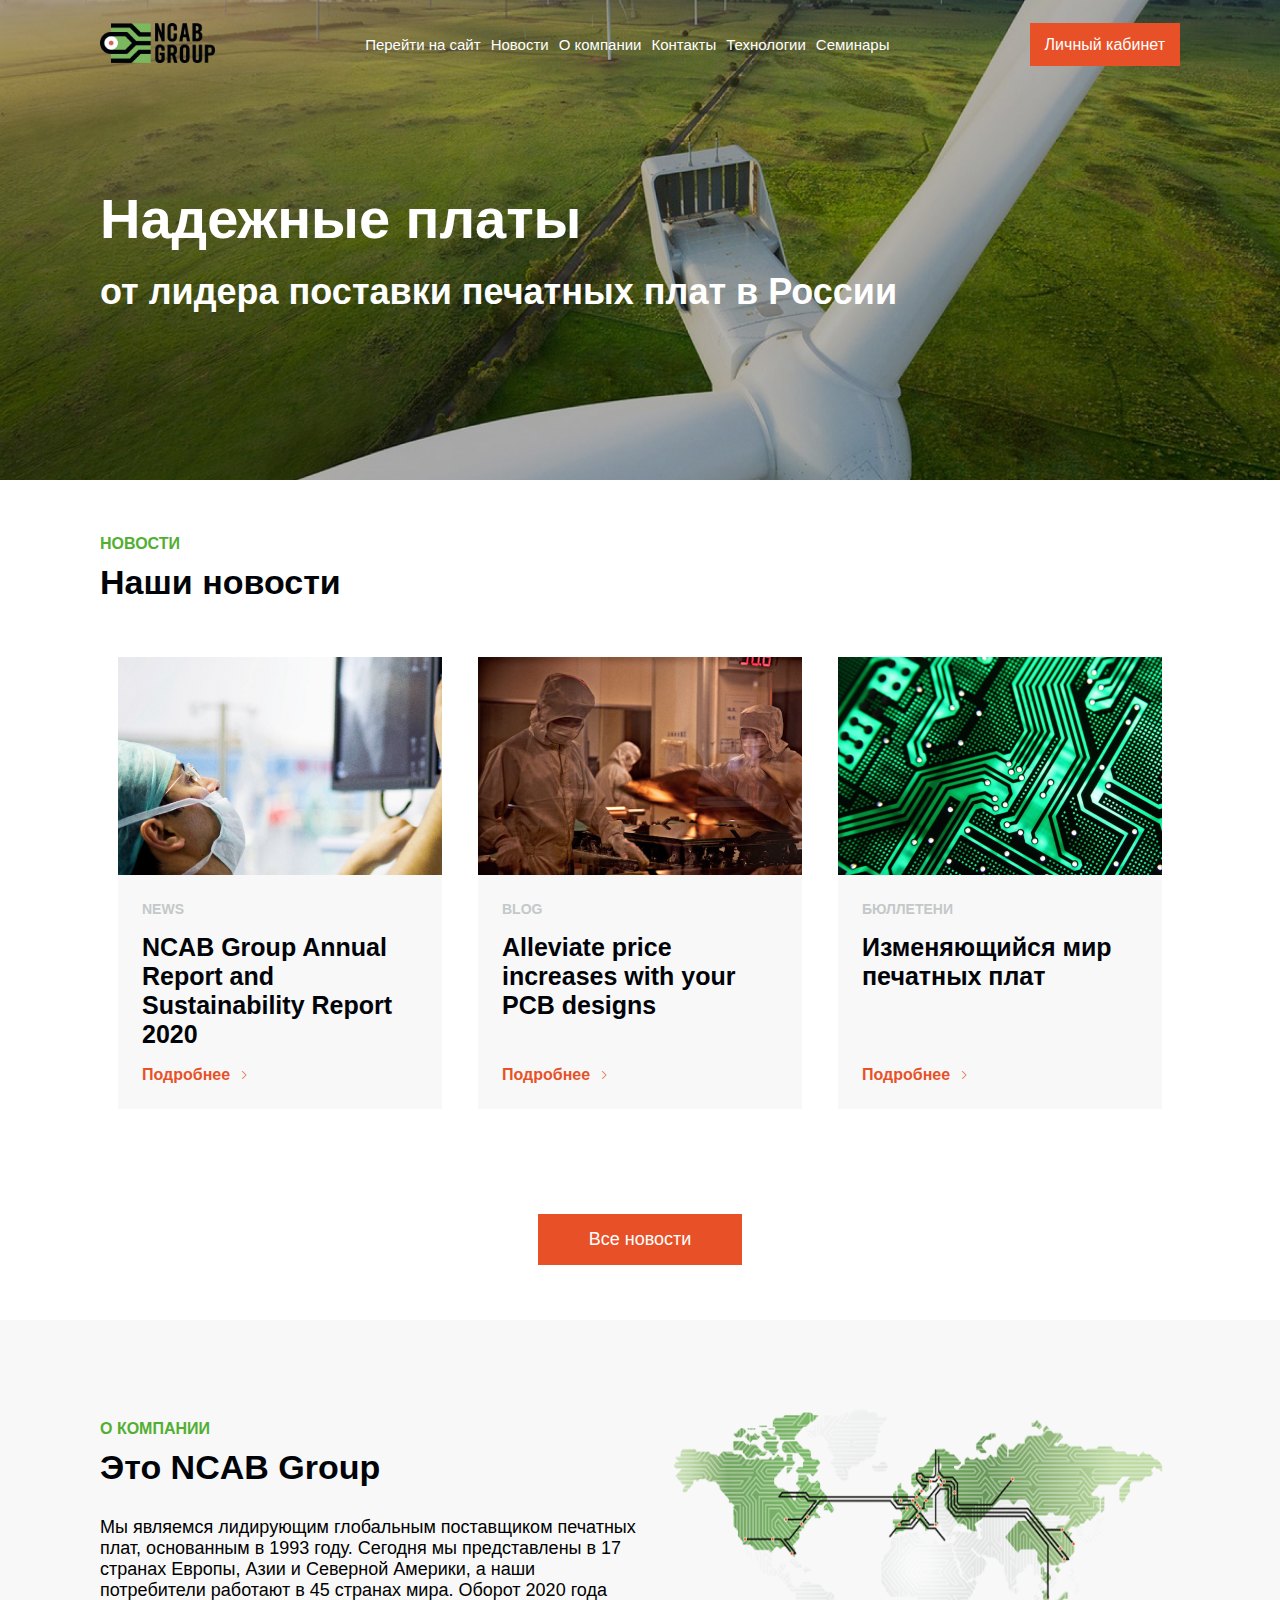
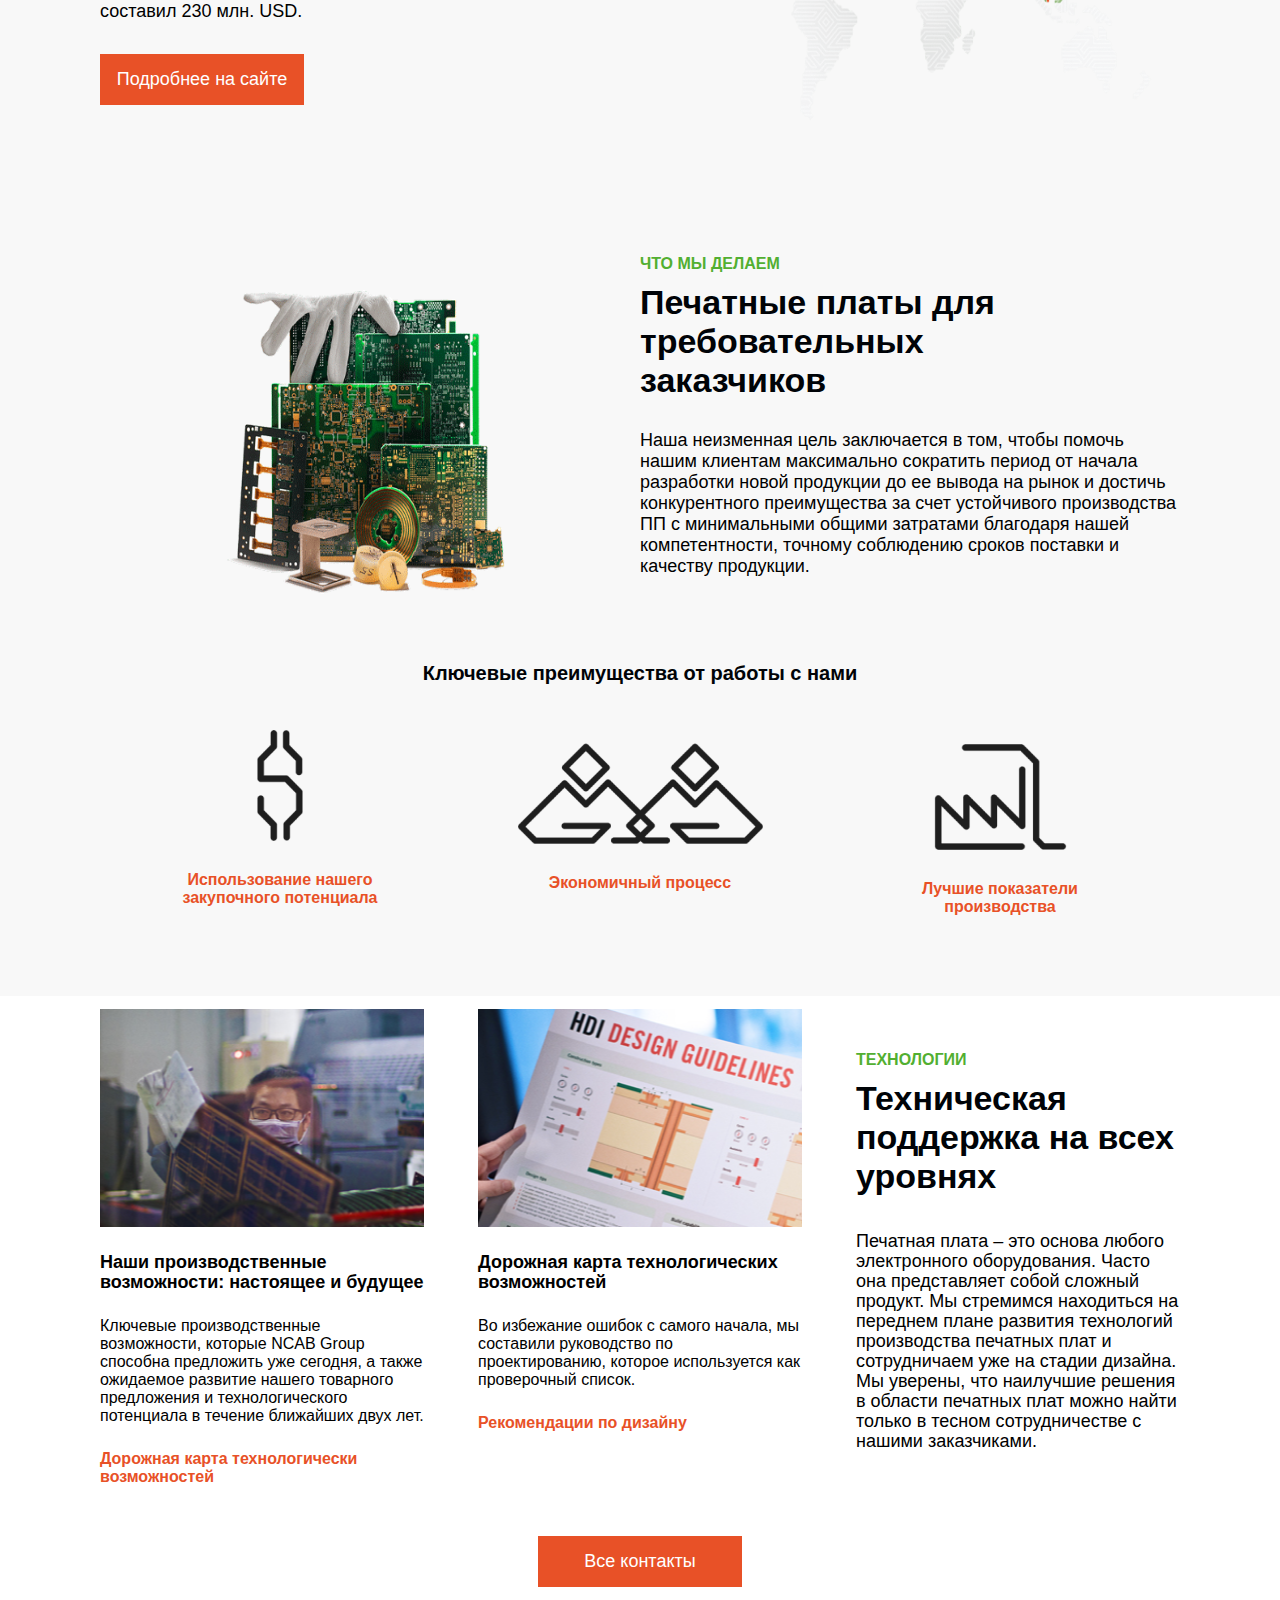
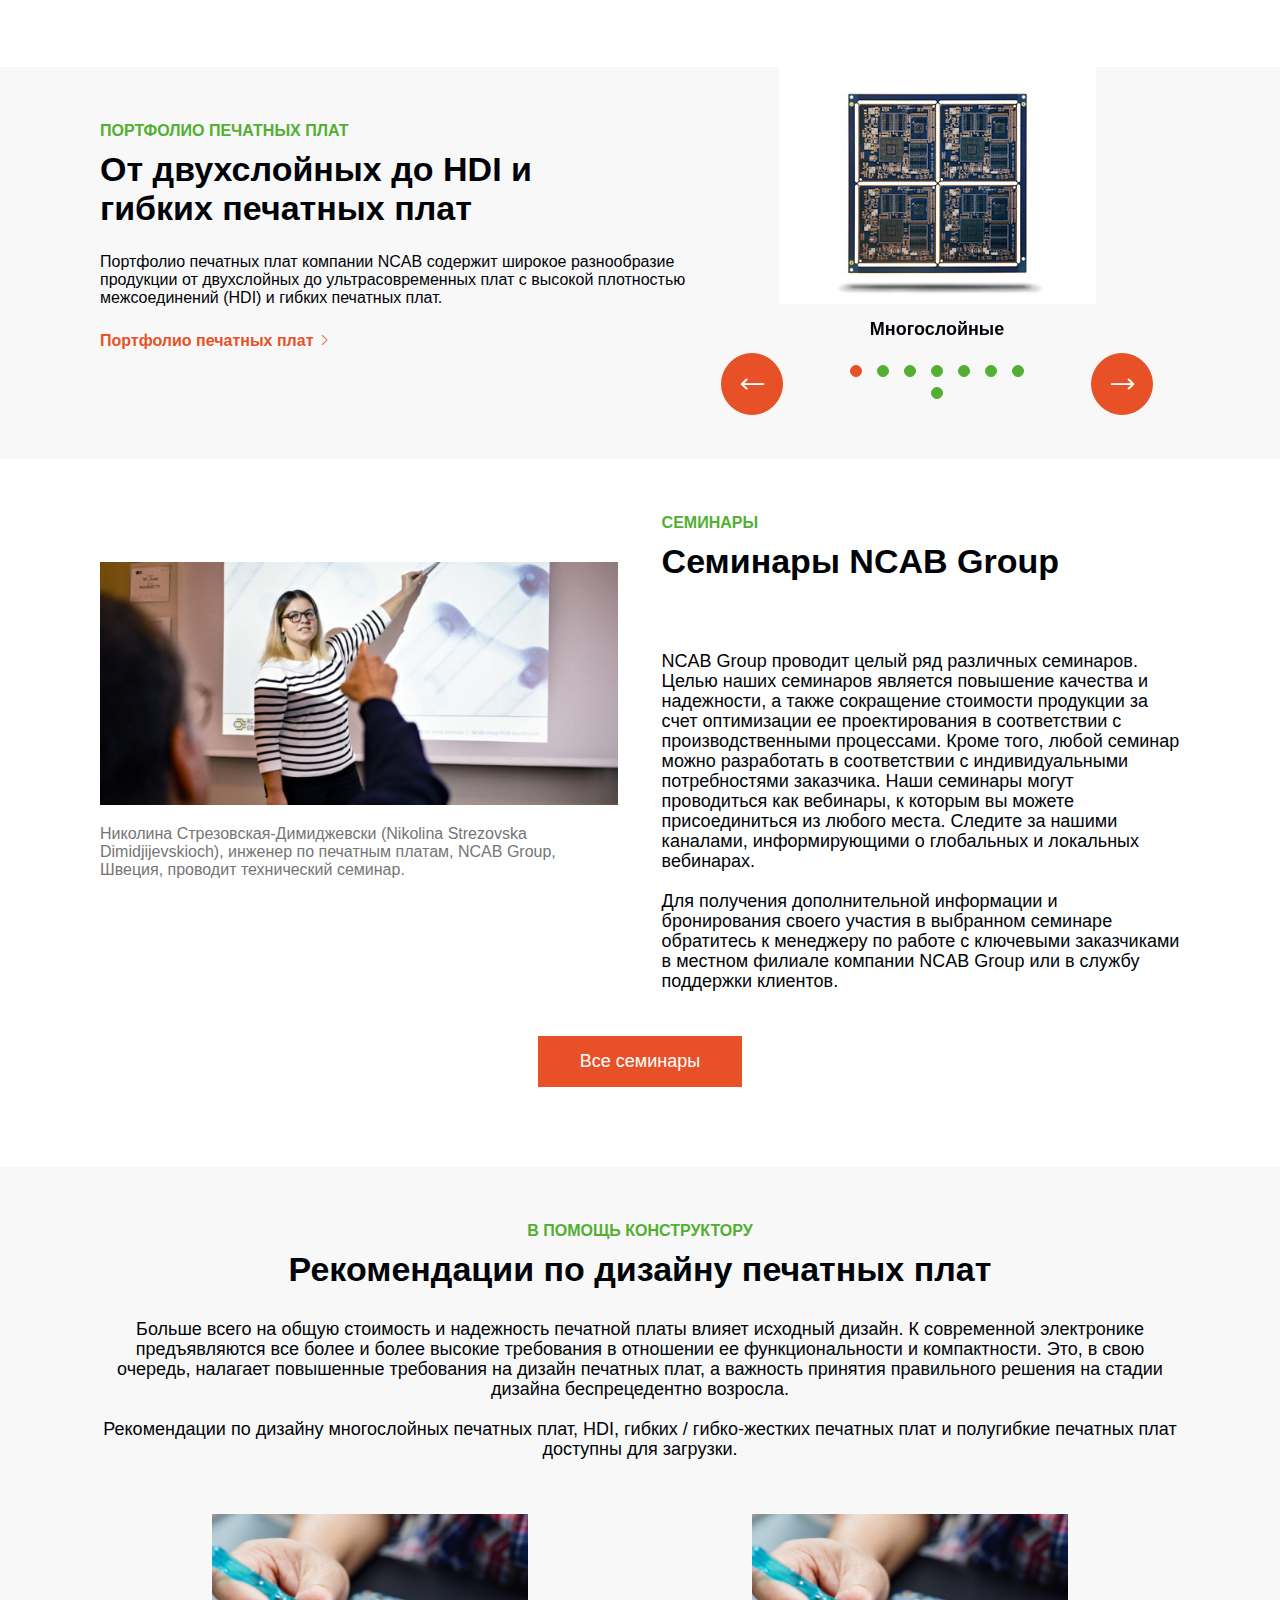
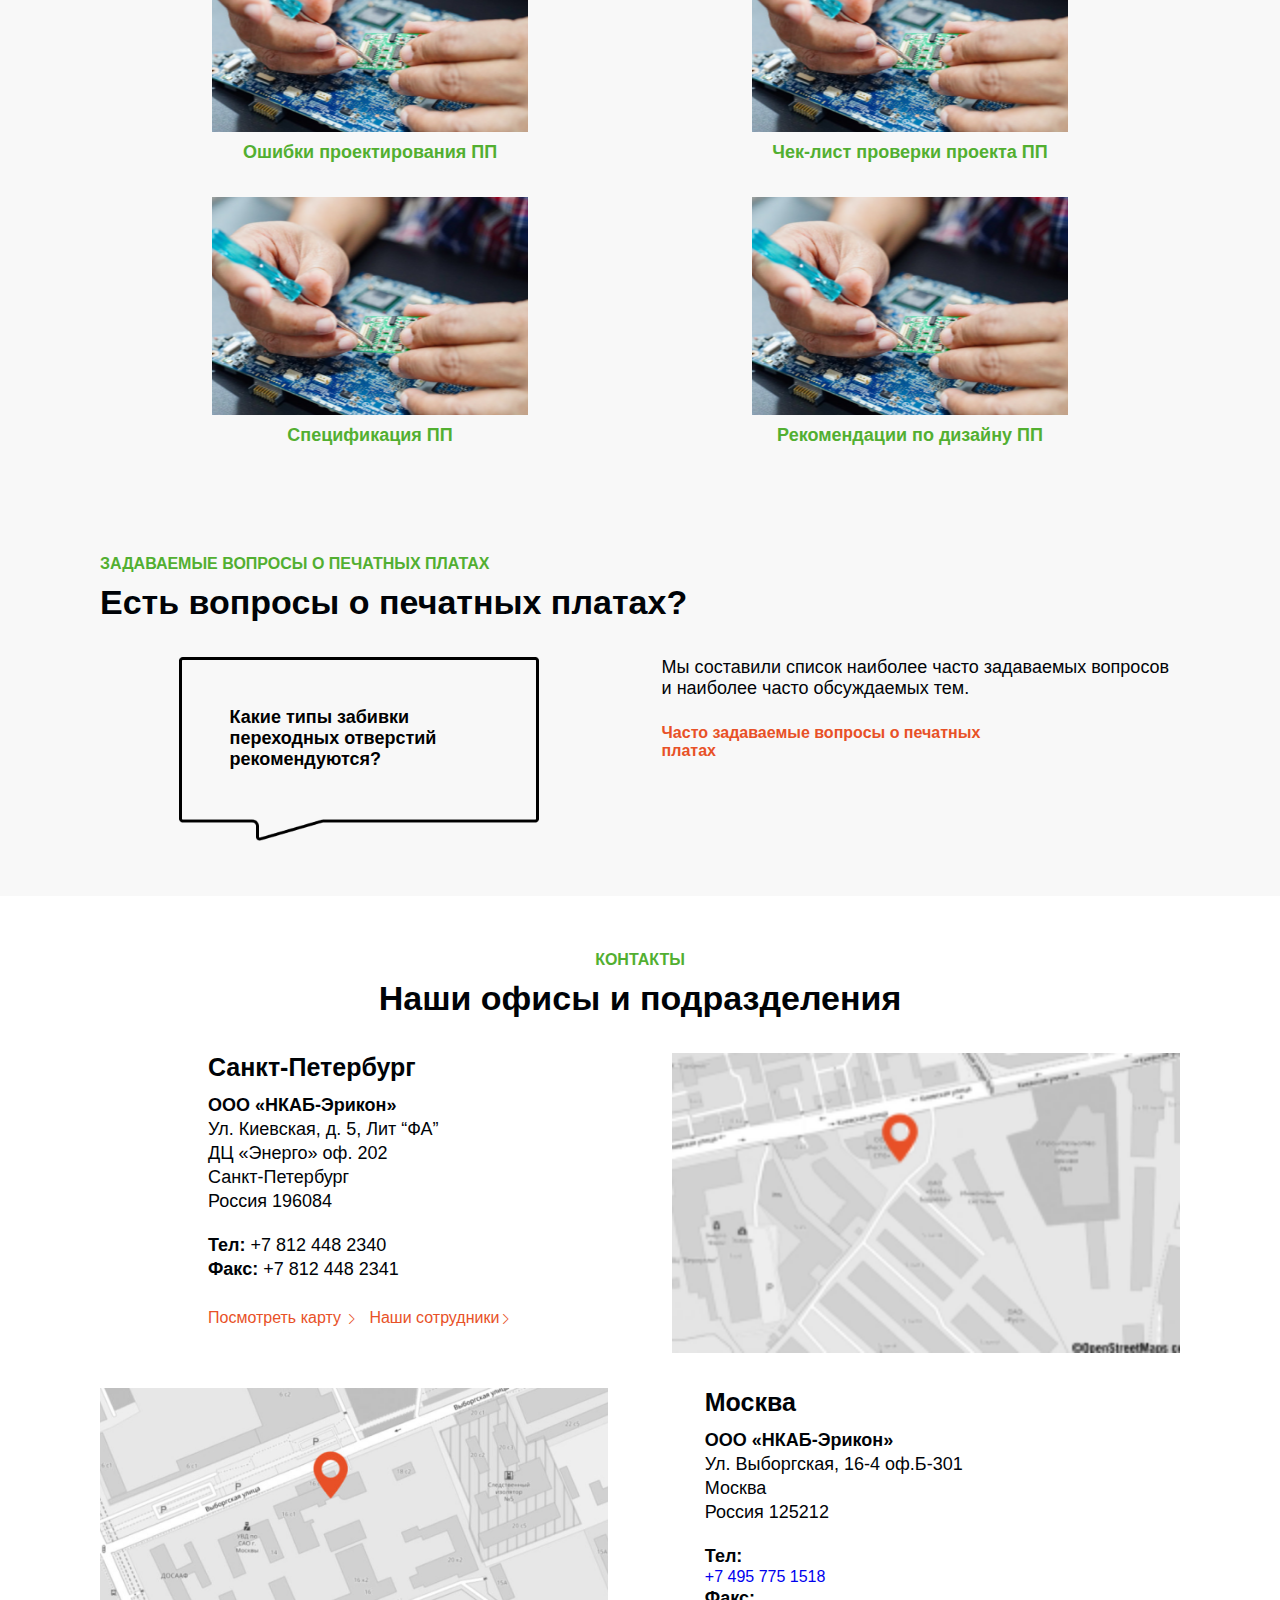
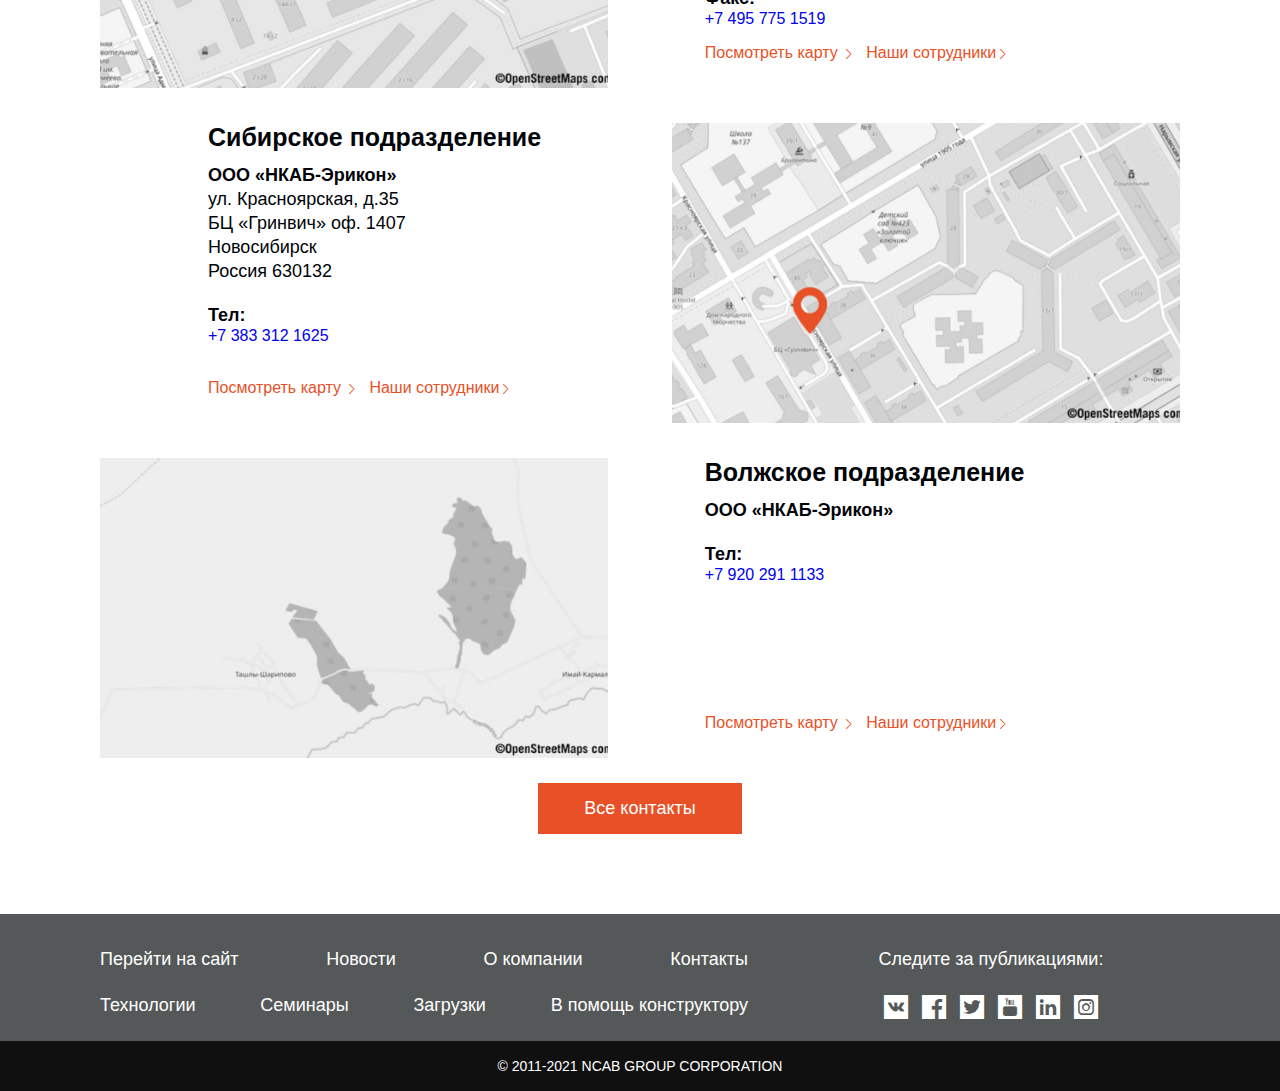
==== markup/index.html @ 7fa575c7 "3.06.2021" ====
<!DOCTYPE html>
<html lang="ru">

<head>
  <meta charset="UTF-8">
  <title>NCAB GROUP</title>
  <meta name="viewport" content="width=device-width, initial-scale=1.0, maximum-scale=1.0">
  <meta name="cmsmagazine" content="5a7189a28fb3dc68238dbdb44c9ea99c">
  <link rel="stylesheet" href="css/style.min.css" data-inprogress="">
  <link rel="stylesheet" href="css/home.min.css" data-inprogress="">
</head>

<body>
  <!-- Header -->
  <header>
    <div class="container">
      <div class="navigation">
        <div class="logo">
          <img src="img/logo.png" alt="">
        </div>
        <nav class="menu">
          <ul>
            <li><a href="https://www.ncabgroup.com/ru/">Перейти на сайт</a></li>
            <li><a href="#news">Новости</a></li>
            <li><a href="#about">О компании</a></li>
            <li><a href="#contat">Контакты</a></li>
            <li><a href="#technology">Технологии</a></li>
            <li><a href="#seminars">Семинары</a></li>
          </ul>
        </nav>

        <div class="mob-menu">
          <ul>
            <li><a href="https://www.ncabgroup.com/ru/">Перейти на сайт</a></li>
            <li><a href="#news">Новости</a></li>
            <li><a href="#about">О компании</a></li>
            <li><a href="#contat">Контакты</a></li>
            <li><a href="#technology">Технологии</a></li>
            <li><a href="#seminars">Семинары</a></li>
            <li><a href="#help-constructor">В помощь конструктору</a></li>
          </ul>
          <div class="btn-personal">
            <a href="http://ncab.ru/auth/?page=%2Fmanager%2F">Личный кабинет</a>
          </div>
        </div>
        <div class="buttons">
          <div class="btn-mob-menu">
            <i class="icon-burger"></i>
          </div>
          <div class="btn-personal">
            <a href="http://ncab.ru/auth/?page=%2Fmanager%2F">Личный кабинет</a>
          </div>
        </div>
      </div>
      <div class="content">
        <h1>Надежные платы</h1>
        <span>от лидера поставки печатных плат в России</span>
      </div>
    </div>
  </header>

   <!-- Основной контент -->
  <main class="wrapper">
    
    <section id="news">
      <div class="container">
        <div class="section-title">
          <span>новости</span>
          <h2>Наши новости</h2>
        </div>
        <div class="news-slider">
          <div class="item">
            <div class="item-img" style="background: url(img/news1.png) no-repeat; background-size: cover"></div>
            <div class="item-content">
              <span>news</span>
              <p>NCAB Group Annual Report and Sustainability Report 2020</p>
              <a href="javascript:void(0)"><span>Подробнее</span> <i class="icon-arrow"></i> </a>
            </div>
          </div>
          <div class="item">
            <div class="item-img" style="background: url(img/news2.png) no-repeat; background-size: cover;"></div>
            <div class="item-content">
              <span>BLOG</span>
              <p>Alleviate price increases with your PCB designs</p>
              <a href="javascript:void(0)"><span>Подробнее</span> <i class="icon-arrow"></i> </a>
            </div>
          </div>
          <div class="item">
            <div class="item-img" style="background: url(img/news3.png) no-repeat; background-size: cover"></div>
            <div class="item-content">
              <span>БЮЛЛЕТЕНИ</span>
              <p>Изменяющийся мир печатных плат</p>
              <a href="javascript:void(0)">
                <span> Подробнее</span> <i class="icon-arrow"></i> </a>
            </div>
          </div>
        </div>
        <div class="slider-nav"></div> 
        <div class="button-all-news">
          <a href="javascript:void(0)">Все новости</a>
        </div>
      </div>
    </section>

    <section id="about" class="grey-bg">
      <div class="container">
        <div class="section-title title-left">
          <span>О КОМПАНИИ</span>
          <h2>Это NCAB Group</h2>
        </div>
        <div class="about-content">
          <img src="img/about.png" alt="">
          <div class="text">
            <p>Мы являемся лидирующим глобальным поставщиком печатных плат, основанным в 1993 году. Сегодня мы представлены в 17 странах Европы, Азии и Северной Америки, а наши потребители работают в 45 странах мира. Оборот 2020 года составил 230 млн. USD.</p>
          </div>
        </div>
        <div class="button-on-site">
          <a href="javascript:void(0)">Подробнее на сайте</a>
        </div>
      </div>
    </section>
    
    <section id="what-we-do" class="grey-bg">
      <div class="container">
        <div class="section-title title-right">
          <span>ЧТО МЫ ДЕЛАЕМ</span>
          <h2>Печатные платы для требовательных заказчиков</h2>
        </div>
        <div class="what-we-do-content">
          <img src="img/what-we-do.png" alt="">
          <div class="text">
            <p>Наша неизменная цель заключается в том, чтобы помочь нашим клиентам максимально сократить период от начала разработки новой продукции до ее вывода на рынок и достичь конкурентного преимущества за счет устойчивого производства ПП с минимальными общими затратами благодаря нашей компетентности, точному соблюдению сроков поставки и качеству продукции.</p>
          </div>
        </div>
        <div class="advantages">
          <div class="advantages-title">
            <h4>Ключевые преимущества от работы с нами</h4>
          </div>
          <div class="advantages-item">
            <img src="img/advantages1.png" alt="">
            <span>Использование нашего закупочного потенциала</span>
          </div>
          <div class="advantages-item">
            <img src="img/advantages2.png" alt="">
            <span>Экономичный процесс</span>
          </div>
          <div class="advantages-item">
            <img src="img/advantages3.png" alt="">
            <span>Лучшие показатели производства</span>
          </div>
        </div>
      </div>
    </section>
    
    <section id="technology">
      <div class="container">
        <div class="section-title">
          <span>ТЕХНОЛОГИИ</span>
          <h2>Техническая поддержка на всех уровнях</h2>
        </div>
        <div class="technology-content">
          <div class="technology-content-item">
            <div class="img" style="background: url(img/technology1.png) no-repeat 50% 50%;background-size: cover;"></div>
            <h4>Наши производственные возможности: настоящее и будущее</h4>
            <p>Ключевые производственные возможности, которые NCAB Group способна предложить уже сегодня, а также ожидаемое развитие нашего товарного предложения и технологического потенциала в течение ближайших двух лет.</p>
            <a href="javascript:void(0)">Дорожная карта технологически возможностей</a>
          </div>
          <div class="technology-content-item">
            <div class="img" style="background: url(img/technology2.png) no-repeat 50% 50%;background-size: cover;"></div>
            <h4>Дорожная карта технологических возможностей</h4>
            <p>Во избежание ошибок с самого начала, мы составили руководство по проектированию, которое используется как проверочный список.</p>
            <a href="javascript:void(0)">Рекомендации по дизайну</a>
          </div>
          <div class="technology-content-text">
            <p>Печатная плата – это основа любого электронного оборудования. Часто она представляет собой сложный продукт. Мы стремимся находиться на переднем плане развития технологий производства печатных плат и сотрудничаем уже на стадии дизайна. Мы уверены, что наилучшие решения в области печатных плат можно найти только в тесном сотрудничестве с нашими заказчиками.</p>
          </div>
          <div class="technology-button">
            <a href="javascript:void(0)">Все контакты</a>
          </div>
        </div>
      </div>
    </section>

    <section id="portfolio" class="grey-bg">
      <div class="container">
        <div class="section-title ">
          <span>ПОРТФОЛИО ПЕЧАТНЫХ ПЛАТ</span>
          <h2>От двухслойных до HDI и гибких печатных плат</h2>
        </div>
        <div class="portfolio-wrapper">
          <div class="portfolio-content">
            <p>Портфолио печатных плат компании NCAB содержит широкое разнообразие продукции от двухслойных до ультрасовременных плат с высокой плотностью межсоединений (HDI) и гибких печатных плат. </p>
            <a href="javascript:void(0)"><span>Портфолио печатных плат</span> <i class="icon-arrow"></i></a>
          </div>
          <div class="portfolio-slider">
            <div class="item">
              <img src="img/portfolio1.jpeg" alt="">
              <h4>Многослойные</h4>
            </div>
            <div class="item">
              <img src="img/portfolio2.jpeg" alt="">
              <h4>HDI</h4>
            </div>
            <div class="item">
              <img src="img/portfolio3.jpeg" alt="">
              <h4>Радиочастотные</h4>
            </div>
            <div class="item">
              <img src="img/portfolio4.jpeg" alt="">
              <h4>IMS</h4>
            </div>
            <div class="item">
              <img src="img/portfolio5.jpeg" alt="">
              <h4>FLEX</h4>
            </div>
            <div class="item">
              <img src="img/portfolio6.jpeg" alt="">
              <h4>Гибко-жесткие</h4>
            </div>
            <div class="item">
              <img src="img/portfolio7.jpeg" alt="">
              <h4>Полугибкие</h4>
            </div>
            <div class="item">
              <img src="img/portfolio8.jpeg" alt="">
              <h4>Двухсторонние</h4>
            </div>
          </div>
          <div class="slider-nav"></div> 
        </div>
      </div>
    </section>

    <section id="seminars">
      <div class="container">
        <div class="section-title">
          <span>Семинары</span>
          <h2>Семинары NCAB Group</h2>
        </div>
        <div class="seminars-content">
          <div class="seminars-content-text">
            <p>NCAB Group проводит целый ряд различных семинаров. Целью наших семинаров является повышение качества и надежности, а также сокращение стоимости продукции за счет оптимизации ее проектирования в соответствии с производственными процессами. Кроме того, любой семинар можно разработать в соответствии с индивидуальными потребностями заказчика. Наши семинары могут проводиться как вебинары, к которым вы можете присоединиться из любого места. Следите за нашими каналами, информирующими о глобальных и локальных вебинарах.</p>
            <p>Для получения дополнительной информации и бронирования своего участия в выбранном семинаре обратитесь к менеджеру по работе с ключевыми заказчиками в местном филиале компании NCAB Group или в службу поддержки клиентов.</p>
          </div>
          <div class="seminars-content-img">
            <div class="img" style="background: url(img/seminars.png) no-repeat 50% 50%;background-size: cover;"></div>
            <p>Николина Стрезовская-Димиджевски (Nikolina Strezovska Dimidjijevskioch), инженер по печатным платам, NCAB Group, Швеция, проводит технический семинар.</p>
          </div>
        </div>
        <div class="seminars-button">
          <a href="javascript:void(0)">Все семинары</a>
        </div>
      </div>
    </section>
    
    <section id="help-constructor" class="grey-bg">
      <div class="container">
        <div class="section-title">
          <span>В ПОМОЩЬ КОНСТРУКТОРУ</span>
          <h2>Рекомендации по дизайну печатных плат</h2>
        </div>
        <div class="help-constructor-content">
          <div class="help-constructor-content-text">
            <p>Больше всего на общую стоимость и надежность печатной платы влияет исходный дизайн. К современной электронике предъявляются все более и более высокие требования в отношении ее функциональности и компактности. Это, в свою очередь, налагает повышенные требования на дизайн печатных плат, а важность принятия правильного решения на стадии дизайна беспрецедентно возросла.</p>
            <p>Рекомендации по дизайну многослойных печатных плат, HDI, гибких / гибко-жестких печатных плат и полугибкие печатных плат доступны для загрузки.</p>
          </div>
          <div class="help-constructor-content-item">
            <div class="img" style="background: url(img/help-constructor.png) no-repeat 50% 50%;background-size: cover;"></div>
            <h4>Ошибки проектирования ПП</h4>
          </div>
          <div class="help-constructor-content-item">
            <div class="img" style="background: url(img/help-constructor.png) no-repeat 50% 50%;background-size: cover;"></div>
            <h4>Чек-лист проверки проекта ПП</h4>
          </div>
          <div class="help-constructor-content-item">
            <div class="img" style="background: url(img/help-constructor.png) no-repeat 50% 50%;background-size: cover;"></div>
            <h4>Спецификация ПП</h4>
          </div>
          <div class="help-constructor-content-item">
            <div class="img" style="background: url(img/help-constructor.png) no-repeat 50% 50%;background-size: cover;"></div>
            <h4>Рекомендации по дизайну ПП</h4>
          </div>
        </div>

      </div>
    </section>
    
    <section id="errors">
      <div class="container">
        <div class="section-title">
          <span>Ошибки проектирования ПП</span>
          <h2>Как избежать распространённых ошибок при проектировании ПП</h2>
        </div>
        <div class="errors-content">
          <div class="img" style="background: url(img/errors.png) no-repeat 50% 50%;background-size: cover;"></div>
          <div class="errors-content-text-with-button">
            <p>Мы разработали руководство, в котором разобрали 13 самых распространённых ошибок, их влияние на ПП и показали, как их избежать.</p>
            <div class="button-download">
              <a href="javascript:void(0)"> <i class="icon-download"></i> Загрузить руководство</a>
            </div>
            <div class="button-showmore">
              <a href="javascript:void(0)">Подробнее</a>
            </div>
          </div>

        </div>
      </div>
    </section>

    <section id="control-list">
      <div class="container">
        <div class="section-title">
          <span>Контрольный список для проверки проекта печатной платы</span>
          <h2>Вскрытие паяльной маски больше контактной площадки?</h2>
        </div>
        <div class="control-list-content">
          <div class="img" style="background: url(img/control-list.png) no-repeat 50% 50%;background-size: cover;"></div>
          <div class="control-list-content-text-with-button">
            <p>Используйте наш контрольный список перед запуском плат в производство, чтобы избежать критических ошибок и их последствий.</p>
            <div class="button-download">
              <a href="javascript:void(0)"> <i class="icon-download"></i> Загрузить руководство</a>
            </div>
            <div class="button-showmore">
              <a href="javascript:void(0)">Подробнее</a>
            </div>
          </div>
        </div>
      </div>
      
    </section>

    <section id="famous-characteristics">
      <div class="container">
        <div class="section-title">
          <span>Контрольный список для проверки проекта печатной платы</span>
          <h2>Вскрытие паяльной маски больше контактной площадки?</h2>
        </div>
        <div class="famous-characteristics-content">
          <div class="img" style="background: url(img/famous-characteristics.png) no-repeat 50% 50%;background-size: cover;"></div>
          <div class="famous-characteristics-content-text-with-button">
            <p>На первый взгляд, печатные платы мало отличаются по внешнему виду, независимо от присущего им качества. Но при внимательном изучении мы обнаруживаем различия, играющие важнейшую роль в их долговечности и функциональных показателях в течение всего срока службы.</p>
            <div class="button-download">
              <a href="javascript:void(0)"> <i class="icon-download"></i> Загрузить руководство</a>
            </div>
            <div class="button-showmore">
              <a href="javascript:void(0)">Подробнее</a>
            </div>
          </div>
        </div>
      </div>
      
    </section>

    <section id="faq" class="grey-bg">
      <div class="container">
        <div class="section-title">
          <span>задаваемые вопросы о печатных платах</span>
          <h2>Есть вопросы о печатных платах?</h2>
        </div>
        <div class="faq-content">
          <div class="faq-content-img">
            <div class="img-with-text" style="background: url(img/faq.png) no-repeat 50% 50%;background-size: cover;">
              <p>Какие типы забивки переходных отверстий рекомендуются?</p>
            </div>
            <div class="faq-content-text">
              <p>Мы составили список наиболее часто задаваемых вопросов и наиболее часто обсуждаемых тем.</p>
              <a href="javascript:void(0)">Часто задаваемые вопросы о печатных платах</a>
            </div>
          </div>
        </div>
      </div>
    </section>

    <section id="contact">
      <div class="container">
        <div class="section-title">
          <span>КОНТАКТЫ</span>
          <h2>Наши офисы и подразделения</h2>
        </div>
        <div class="contact-content">
          <div class="contact-content-img">
            <h4>Санкт-Петербург</h4>
            <div class="img" style="background: url(img/contact.png) no-repeat 50% 50%;background-size: cover;"></div>
          </div>
          <div class="contact-content-text">
            <div class="adress">
              <h4>ООО «НКАБ-Эрикон»</h4>
              <p>Ул. Киевская, д. 5, Лит “ФА”</p>
              <p>ДЦ «Энерго» оф. 202</p>
              <p>Санкт-Петербург</p>
              <p>Россия 196084</p>
            </div>
            <div class="tel">
              <span>Тел: <a href="tel:+7 812 448 2340">+7 812 448 2340</a> </span>
              <span>Факс: <a href="tel:+7 812 448 2341">+7 812 448 2341</a></span>
            </div>
          </div>
          <div class="link">
            <a href="javascript:void(0)">Посмотреть карту <i class="icon-arrow"></i></a>
            <a class="accordion" href="javascript:void(0)">Наши сотрудники<i class="icon-arrow"></i></a>
          </div>
          <div class="command">
            <div class="section-title">
              <h2>Познакомьтесь с командой Санкт-Петербурга</h2>
            </div>
            <div class="command-content">
              <div class="command-slider">
                <div class="item">
                  <div class="img" style="background: url(img/photo.png) no-repeat 50% 50%;background-size: cover;"></div>
                  <h5>Владимир Макаров</h5>
                  <span>УПРАВЛЯЮЩИЙ</span>
                  <div class="tel">
                    <a href="tel:+7 812 448 2340">Прямой  +7 812 448 2340 (доб.130)</a>
                    <a href="tel:+7 921 933 5512 ">Мобильный: +7 921 933 5512</a>
                  </div>
                  <a href="mailto:markov@ncab.ru">markov@ncab.ru</a>
                </div>
                <div class="item">
                  <div class="img" style="background: url(img/photo.png) no-repeat 50% 50%;background-size: cover;"></div>
                  <h5>Владимир Макаров</h5>
                  <span>УПРАВЛЯЮЩИЙ</span>
                  <div class="tel">
                    <a href="tel:+7 812 448 2340">Прямой  +7 812 448 2340 (доб.130)</a>
                    <a href="tel:+7 921 933 5512 ">Мобильный: +7 921 933 5512</a>
                  </div>
                  <a href="mailto:markov@ncab.ru">markov@ncab.ru</a>
                </div>
                <div class="item">
                  <div class="img" style="background: url(img/photo.png) no-repeat 50% 50%;background-size: cover;"></div>
                  <h5>Владимир Макаров</h5>
                  <span>УПРАВЛЯЮЩИЙ</span>
                  <div class="tel">
                    <a href="tel:+7 812 448 2340">Прямой  +7 812 448 2340 (доб.130)</a>
                    <a href="tel:+7 921 933 5512 ">Мобильный: +7 921 933 5512</a>
                  </div>
                  <a href="mailto:markov@ncab.ru">markov@ncab.ru</a>
                </div>
                <div class="item">
                  <div class="img" style="background: url(img/photo.png) no-repeat 50% 50%;background-size: cover;"></div>
                  <h5>Владимир Макаров</h5>
                  <span>УПРАВЛЯЮЩИЙ</span>
                  <div class="tel">
                    <a href="tel:+7 812 448 2340">Прямой  +7 812 448 2340 (доб.130)</a>
                    <a href="tel:+7 921 933 5512 ">Мобильный: +7 921 933 5512</a>
                  </div>
                  <a href="mailto:markov@ncab.ru">markov@ncab.ru</a>
                </div>
                <div class="item">
                  <div class="img" style="background: url(img/photo.png) no-repeat 50% 50%;background-size: cover;"></div>
                  <h5>Владимир Макаров</h5>
                  <span>УПРАВЛЯЮЩИЙ</span>
                  <div class="tel">
                    <a href="tel:+7 812 448 2340">Прямой  +7 812 448 2340 (доб.130)</a>
                    <a href="tel:+7 921 933 5512 ">Мобильный: +7 921 933 5512</a>
                  </div>
                  <a href="mailto:markov@ncab.ru">markov@ncab.ru</a>
                </div>
                <div class="item">
                  <div class="img" style="background: url(img/photo.png) no-repeat 50% 50%;background-size: cover;"></div>
                  <h5>Владимир Макаров</h5>
                  <span>УПРАВЛЯЮЩИЙ</span>
                  <div class="tel">
                    <a href="tel:+7 812 448 2340">Прямой  +7 812 448 2340 (доб.130)</a>
                    <a href="tel:+7 921 933 5512 ">Мобильный: +7 921 933 5512</a>
                  </div>
                  <a href="mailto:markov@ncab.ru">markov@ncab.ru</a>
                </div>
                <div class="item">
                  <div class="img" style="background: url(img/photo.png) no-repeat 50% 50%;background-size: cover;"></div>
                  <h5>Владимир Макаров</h5>
                  <span>УПРАВЛЯЮЩИЙ</span>
                  <div class="tel">
                    <a href="tel:+7 812 448 2340">Прямой  +7 812 448 2340 (доб.130)</a>
                    <a href="tel:+7 921 933 5512 ">Мобильный: +7 921 933 5512</a>
                  </div>
                  <a href="mailto:markov@ncab.ru">markov@ncab.ru</a>
                </div>
              </div>
              <div class="slider-nav"></div>
            </div>
          </div>
        </div>
        
        <div class="contact-content">
          <div class="contact-content-img">
            <h4>Москва</h4>
            <div class="img" style="background: url(img/contact2.png) no-repeat 50% 50%;background-size: cover;"></div>
          </div>
          <div class="contact-content-text">
            <div class="adress">
              <h4>ООО «НКАБ-Эрикон»</h4>
              <p>Ул. Выборгская, 16-4 оф.Б-301</p>
              <p>Москва</p>
              <p>Россия 125212</p>
            </div>
            <div class="tel">
              <span>Тел:</span><a href="tel:+7 495 775 1518">+7 495 775 1518</a>
              <span>Факс:</span><a href="tel:+7 495 775 1519">+7 495 775 1519</a>
            </div>
          </div>
          <div class="link">
            <a href="javascript:void(0)">Посмотреть карту <i class="icon-arrow"></i></a>
            <a class="accordion" href="javascript:void(0)">Наши сотрудники<i class="icon-arrow"></i></a>
          </div>
          <div class="command">
            <div class="section-title">
              <h2>Познакомьтесь с командой Санкт-Петербурга</h2>
            </div>
            <div class="command-content">
              <div class="command-slider">
                <div class="item">
                  <div class="img" style="background: url(img/photo.png) no-repeat 50% 50%;background-size: cover;"></div>
                  <h5>Владимир Макаров</h5>
                  <span>УПРАВЛЯЮЩИЙ</span>
                  <div class="tel">
                    <a href="tel:+7 812 448 2340">Прямой  +7 812 448 2340 (доб.130)</a>
                    <a href="tel:+7 921 933 5512 ">Мобильный: +7 921 933 5512</a>
                  </div>
                  <a href="mailto:markov@ncab.ru">markov@ncab.ru</a>
                </div>
                <div class="item">
                  <div class="img" style="background: url(img/photo.png) no-repeat 50% 50%;background-size: cover;"></div>
                  <h5>Владимир Макаров</h5>
                  <span>УПРАВЛЯЮЩИЙ</span>
                  <div class="tel">
                    <a href="tel:+7 812 448 2340">Прямой  +7 812 448 2340 (доб.130)</a>
                    <a href="tel:+7 921 933 5512 ">Мобильный: +7 921 933 5512</a>
                  </div>
                  <a href="mailto:markov@ncab.ru">markov@ncab.ru</a>
                </div>
                <div class="item">
                  <div class="img" style="background: url(img/photo.png) no-repeat 50% 50%;background-size: cover;"></div>
                  <h5>Владимир Макаров</h5>
                  <span>УПРАВЛЯЮЩИЙ</span>
                  <div class="tel">
                    <a href="tel:+7 812 448 2340">Прямой  +7 812 448 2340 (доб.130)</a>
                    <a href="tel:+7 921 933 5512 ">Мобильный: +7 921 933 5512</a>
                  </div>
                  <a href="mailto:markov@ncab.ru">markov@ncab.ru</a>
                </div>
                <div class="item">
                  <div class="img" style="background: url(img/photo.png) no-repeat 50% 50%;background-size: cover;"></div>
                  <h5>Владимир Макаров</h5>
                  <span>УПРАВЛЯЮЩИЙ</span>
                  <div class="tel">
                    <a href="tel:+7 812 448 2340">Прямой  +7 812 448 2340 (доб.130)</a>
                    <a href="tel:+7 921 933 5512 ">Мобильный: +7 921 933 5512</a>
                  </div>
                  <a href="mailto:markov@ncab.ru">markov@ncab.ru</a>
                </div>
                <div class="item">
                  <div class="img" style="background: url(img/photo.png) no-repeat 50% 50%;background-size: cover;"></div>
                  <h5>Владимир Макаров</h5>
                  <span>УПРАВЛЯЮЩИЙ</span>
                  <div class="tel">
                    <a href="tel:+7 812 448 2340">Прямой  +7 812 448 2340 (доб.130)</a>
                    <a href="tel:+7 921 933 5512 ">Мобильный: +7 921 933 5512</a>
                  </div>
                  <a href="mailto:markov@ncab.ru">markov@ncab.ru</a>
                </div>
                <div class="item">
                  <div class="img" style="background: url(img/photo.png) no-repeat 50% 50%;background-size: cover;"></div>
                  <h5>Владимир Макаров</h5>
                  <span>УПРАВЛЯЮЩИЙ</span>
                  <div class="tel">
                    <a href="tel:+7 812 448 2340">Прямой  +7 812 448 2340 (доб.130)</a>
                    <a href="tel:+7 921 933 5512 ">Мобильный: +7 921 933 5512</a>
                  </div>
                  <a href="mailto:markov@ncab.ru">markov@ncab.ru</a>
                </div>
                <div class="item">
                  <div class="img" style="background: url(img/photo.png) no-repeat 50% 50%;background-size: cover;"></div>
                  <h5>Владимир Макаров</h5>
                  <span>УПРАВЛЯЮЩИЙ</span>
                  <div class="tel">
                    <a href="tel:+7 812 448 2340">Прямой  +7 812 448 2340 (доб.130)</a>
                    <a href="tel:+7 921 933 5512 ">Мобильный: +7 921 933 5512</a>
                  </div>
                  <a href="mailto:markov@ncab.ru">markov@ncab.ru</a>
                </div>
              </div>
              <div class="slider-nav"></div>
            </div>
          </div>
        </div>
        
        <div class="contact-content">
          <div class="contact-content-img">
            <h4>Сибирское подразделение</h4>
            <div class="img" style="background: url(img/contact3.png) no-repeat 50% 50%;background-size: cover;"></div>
          </div>
          <div class="contact-content-text">
            <div class="adress">
              <h4>ООО «НКАБ-Эрикон»</h4>
              <p>ул. Красноярская, д.35</p>
              <p>БЦ «Гринвич» оф. 1407</p>
              <p>Hовосибирск</p>
              <p>Россия 630132</p>
            </div>
            <div class="tel">
              <span>Тел:</span><a href="tel:+7 383 312 1625 ">+7 383 312 1625 </a>
            </div>
          </div>    
          <div class="link">
            <a href="javascript:void(0)">Посмотреть карту <i class="icon-arrow"></i></a>
            <a class="accordion" href="javascript:void(0)">Наши сотрудники<i class="icon-arrow"></i></a>
          </div>
          <div class="command">
            <div class="section-title">
              <h2>Познакомьтесь с командой Санкт-Петербурга</h2>
            </div>
            <div class="command-content">
              <div class="command-slider">
                <div class="item">
                  <div class="img" style="background: url(img/photo.png) no-repeat 50% 50%;background-size: cover;"></div>
                  <h5>Владимир Макаров</h5>
                  <span>УПРАВЛЯЮЩИЙ</span>
                  <div class="tel">
                    <a href="tel:+7 812 448 2340">Прямой  +7 812 448 2340 (доб.130)</a>
                    <a href="tel:+7 921 933 5512 ">Мобильный: +7 921 933 5512</a>
                  </div>
                  <a href="mailto:markov@ncab.ru">markov@ncab.ru</a>
                </div>
                <div class="item">
                  <div class="img" style="background: url(img/photo.png) no-repeat 50% 50%;background-size: cover;"></div>
                  <h5>Владимир Макаров</h5>
                  <span>УПРАВЛЯЮЩИЙ</span>
                  <div class="tel">
                    <a href="tel:+7 812 448 2340">Прямой  +7 812 448 2340 (доб.130)</a>
                    <a href="tel:+7 921 933 5512 ">Мобильный: +7 921 933 5512</a>
                  </div>
                  <a href="mailto:markov@ncab.ru">markov@ncab.ru</a>
                </div>
                <div class="item">
                  <div class="img" style="background: url(img/photo.png) no-repeat 50% 50%;background-size: cover;"></div>
                  <h5>Владимир Макаров</h5>
                  <span>УПРАВЛЯЮЩИЙ</span>
                  <div class="tel">
                    <a href="tel:+7 812 448 2340">Прямой  +7 812 448 2340 (доб.130)</a>
                    <a href="tel:+7 921 933 5512 ">Мобильный: +7 921 933 5512</a>
                  </div>
                  <a href="mailto:markov@ncab.ru">markov@ncab.ru</a>
                </div>
                <div class="item">
                  <div class="img" style="background: url(img/photo.png) no-repeat 50% 50%;background-size: cover;"></div>
                  <h5>Владимир Макаров</h5>
                  <span>УПРАВЛЯЮЩИЙ</span>
                  <div class="tel">
                    <a href="tel:+7 812 448 2340">Прямой  +7 812 448 2340 (доб.130)</a>
                    <a href="tel:+7 921 933 5512 ">Мобильный: +7 921 933 5512</a>
                  </div>
                  <a href="mailto:markov@ncab.ru">markov@ncab.ru</a>
                </div>
                <div class="item">
                  <div class="img" style="background: url(img/photo.png) no-repeat 50% 50%;background-size: cover;"></div>
                  <h5>Владимир Макаров</h5>
                  <span>УПРАВЛЯЮЩИЙ</span>
                  <div class="tel">
                    <a href="tel:+7 812 448 2340">Прямой  +7 812 448 2340 (доб.130)</a>
                    <a href="tel:+7 921 933 5512 ">Мобильный: +7 921 933 5512</a>
                  </div>
                  <a href="mailto:markov@ncab.ru">markov@ncab.ru</a>
                </div>
                <div class="item">
                  <div class="img" style="background: url(img/photo.png) no-repeat 50% 50%;background-size: cover;"></div>
                  <h5>Владимир Макаров</h5>
                  <span>УПРАВЛЯЮЩИЙ</span>
                  <div class="tel">
                    <a href="tel:+7 812 448 2340">Прямой  +7 812 448 2340 (доб.130)</a>
                    <a href="tel:+7 921 933 5512 ">Мобильный: +7 921 933 5512</a>
                  </div>
                  <a href="mailto:markov@ncab.ru">markov@ncab.ru</a>
                </div>
                <div class="item">
                  <div class="img" style="background: url(img/photo.png) no-repeat 50% 50%;background-size: cover;"></div>
                  <h5>Владимир Макаров</h5>
                  <span>УПРАВЛЯЮЩИЙ</span>
                  <div class="tel">
                    <a href="tel:+7 812 448 2340">Прямой  +7 812 448 2340 (доб.130)</a>
                    <a href="tel:+7 921 933 5512 ">Мобильный: +7 921 933 5512</a>
                  </div>
                  <a href="mailto:markov@ncab.ru">markov@ncab.ru</a>
                </div>
              </div>
              <div class="slider-nav"></div>
            </div>
          </div>
        </div>
        
        <div class="contact-content">
          <div class="contact-content-img">
            <h4>Волжское подразделение</h4>
            <div class="img" style="background: url(img/contact4.png) no-repeat 50% 50%;background-size: cover;"></div>
          </div>
          <div class="contact-content-text">
            <div class="adress">
              <h4>ООО «НКАБ-Эрикон»</h4>
            </div>
            <div class="tel">
              <span>Тел:</span><a href="tel:+7 920 291 1133 ">+7 920 291 1133 </a>
            </div>
          </div>    
          <div class="link">
            <a href="javascript:void(0)">Посмотреть карту <i class="icon-arrow"></i></a>
            <a class="accordion" href="javascript:void(0)">Наши сотрудники<i class="icon-arrow"></i></a>
          </div>
          <div class="command">
            <div class="section-title">
              <h2>Познакомьтесь с командой Санкт-Петербурга</h2>
            </div>
            <div class="command-content">
              <div class="command-slider">
                <div class="item">
                  <div class="img" style="background: url(img/photo.png) no-repeat 50% 50%;background-size: cover;"></div>
                  <h5>Владимир Макаров</h5>
                  <span>УПРАВЛЯЮЩИЙ</span>
                  <div class="tel">
                    <a href="tel:+7 812 448 2340">Прямой  +7 812 448 2340 (доб.130)</a>
                    <a href="tel:+7 921 933 5512 ">Мобильный: +7 921 933 5512</a>
                  </div>
                  <a href="mailto:markov@ncab.ru">markov@ncab.ru</a>
                </div>
                <div class="item">
                  <div class="img" style="background: url(img/photo.png) no-repeat 50% 50%;background-size: cover;"></div>
                  <h5>Владимир Макаров</h5>
                  <span>УПРАВЛЯЮЩИЙ</span>
                  <div class="tel">
                    <a href="tel:+7 812 448 2340">Прямой  +7 812 448 2340 (доб.130)</a>
                    <a href="tel:+7 921 933 5512 ">Мобильный: +7 921 933 5512</a>
                  </div>
                  <a href="mailto:markov@ncab.ru">markov@ncab.ru</a>
                </div>
                <div class="item">
                  <div class="img" style="background: url(img/photo.png) no-repeat 50% 50%;background-size: cover;"></div>
                  <h5>Владимир Макаров</h5>
                  <span>УПРАВЛЯЮЩИЙ</span>
                  <div class="tel">
                    <a href="tel:+7 812 448 2340">Прямой  +7 812 448 2340 (доб.130)</a>
                    <a href="tel:+7 921 933 5512 ">Мобильный: +7 921 933 5512</a>
                  </div>
                  <a href="mailto:markov@ncab.ru">markov@ncab.ru</a>
                </div>
                <div class="item">
                  <div class="img" style="background: url(img/photo.png) no-repeat 50% 50%;background-size: cover;"></div>
                  <h5>Владимир Макаров</h5>
                  <span>УПРАВЛЯЮЩИЙ</span>
                  <div class="tel">
                    <a href="tel:+7 812 448 2340">Прямой  +7 812 448 2340 (доб.130)</a>
                    <a href="tel:+7 921 933 5512 ">Мобильный: +7 921 933 5512</a>
                  </div>
                  <a href="mailto:markov@ncab.ru">markov@ncab.ru</a>
                </div>
                <div class="item">
                  <div class="img" style="background: url(img/photo.png) no-repeat 50% 50%;background-size: cover;"></div>
                  <h5>Владимир Макаров</h5>
                  <span>УПРАВЛЯЮЩИЙ</span>
                  <div class="tel">
                    <a href="tel:+7 812 448 2340">Прямой  +7 812 448 2340 (доб.130)</a>
                    <a href="tel:+7 921 933 5512 ">Мобильный: +7 921 933 5512</a>
                  </div>
                  <a href="mailto:markov@ncab.ru">markov@ncab.ru</a>
                </div>
                <div class="item">
                  <div class="img" style="background: url(img/photo.png) no-repeat 50% 50%;background-size: cover;"></div>
                  <h5>Владимир Макаров</h5>
                  <span>УПРАВЛЯЮЩИЙ</span>
                  <div class="tel">
                    <a href="tel:+7 812 448 2340">Прямой  +7 812 448 2340 (доб.130)</a>
                    <a href="tel:+7 921 933 5512 ">Мобильный: +7 921 933 5512</a>
                  </div>
                  <a href="mailto:markov@ncab.ru">markov@ncab.ru</a>
                </div>
                <div class="item">
                  <div class="img" style="background: url(img/photo.png) no-repeat 50% 50%;background-size: cover;"></div>
                  <h5>Владимир Макаров</h5>
                  <span>УПРАВЛЯЮЩИЙ</span>
                  <div class="tel">
                    <a href="tel:+7 812 448 2340">Прямой  +7 812 448 2340 (доб.130)</a>
                    <a href="tel:+7 921 933 5512 ">Мобильный: +7 921 933 5512</a>
                  </div>
                  <a href="mailto:markov@ncab.ru">markov@ncab.ru</a>
                </div>
              </div>
              <div class="slider-nav"></div>
            </div>
          </div>
        </div>
        
        <div class="button-contacts">
          <a href="javascript:void(0)">Все контакты</a>
        </div>
      </div>
    </section>


    
    

  </main>

  <!-- Footer -->
  <footer>
    <div class="container">
      <nav class="footer-menu">
        <ul>
          <li><a href="https://www.ncabgroup.com/ru/">Перейти на сайт</a></li>
          <li><a href="#news">Новости</a></li>
          <li><a href="#about">О компании</a></li>
          <li><a href="#contact">Контакты</a></li>
        </ul>
        <ul>
          <li><a href="#technology">Технологии</a></li>
          <li><a href="#seminars">Семинары</a></li>
          <li><a href="javascript:void(0)">Загрузки</a></li>
          <li><a href="#help-constructor">В помощь конструктору</a></li>
        </ul>
      </nav>

      <div class="footer-social">
        <p>Следите за публикациями:</p>
        <div class="icons">
          <a href="javascript:void(0)"><i class="icon-vk"></i></a>
          <a href="javascript:void(0)"><i class="icon-facebook"></i></a>
          <a href="javascript:void(0)"><i class="icon-twitter"></i></a>
          <a href="javascript:void(0)"><i class="icon-youtube"></i></a>
          <a href="javascript:void(0)"><i class="icon-linkedin"></i></a>
          <a href="javascript:void(0)"><i class="icon-instagram"></i></a>
        </div>
      
      </div>
    </div>
    <div class="copiright">
      <p>© 2011-2021 NCAB GROUP CORPORATION</p>
    </div>
  </footer>

  <!-- Скрипты -->
  <script src="js/jquery-3.4.1.min.js"></script>
  <script src="js/jquery.matchHeight.min.js"></script>
  <script src="js/slick.min.js"></script>
  <script src="js/script.min.js"></script>

</body>

</html>
---- markup/css/style.min.css ----
@charset 'UTF-8';@font-face{font-family:'fontello';font-weight:400;font-style:normal;src:url(../font/fontello.eot?62771274);src:url(../font/fontello.eot?62771274#iefix) format('embedded-opentype'),url(../font/fontello.woff2?62771274) format('woff2'),url(../font/fontello.woff?62771274) format('woff'),url(../font/fontello.ttf?62771274) format('truetype'),url(../font/fontello.svg?62771274#fontello) format('svg')}[class*=' icon-']:before,[class^=icon-]:before{font-family:'fontello';font-weight:400;font-style:normal;font-variant:normal;line-height:1em;display:inline-block;width:1em;margin-right:.2em;margin-left:.2em;text-align:center;text-decoration:inherit;text-transform:none;speak:never;-webkit-font-smoothing:antialiased;-moz-osx-font-smoothing:grayscale}.icon-twitter:before{content:'\e800'}.icon-ok-1:before{content:'\e801'}.icon-youtube:before{content:'\e802'}.icon-linkedin:before{content:'\e803'}.icon-instagram:before{content:'\e804'}.icon-arrow-prev:before{content:'\e805'}.icon-arrow-next:before{content:'\e806'}.icon-arrow-show-more:before{content:'\e807'}.icon-arrow:before{content:'\e808'}.icon-vk:before{content:'\e809'}.icon-burger:before{content:'\e80a'}.icon-download:before{content:'\e80b'}.icon-facebook:before{content:'\e80c'}.icon-play:before{content:'\e80d'}.slick-list,.slick-slider{position:relative;display:block}.slick-slider{box-sizing:border-box;-webkit-user-select:none;-moz-user-select:none;-ms-user-select:none;user-select:none;-webkit-touch-callout:none;touch-action:pan-y;-webkit-tap-highlight-color:transparent}.slick-list{overflow:hidden;margin:0;padding:0}.slick-list:focus{outline:0}.slick-list.dragging{cursor:pointer;cursor:hand}.slick-slider .slick-list,.slick-slider .slick-track{transform:translate3d(0,0,0)}.slick-track{position:relative;top:0;left:0;display:block;margin-right:auto;margin-left:auto}.slick-track:after,.slick-track:before{display:table;content:''}.slick-track:after{clear:both}.slick-loading .slick-track{visibility:hidden}.slick-slide{display:none;float:left;height:100%;min-height:1px}[dir=rtl] .slick-slide{float:right}.slick-initialized .slick-slide,.slick-slide img{display:block}.slick-slide.slick-loading img{display:none}.slick-slide.dragging img{pointer-events:none}.slick-loading .slick-slide{visibility:hidden}.slick-vertical .slick-slide{display:block;height:auto;border:1px solid transparent}.slick-arrow.slick-hidden{display:none}body,html{position:relative}body{min-height:100vh;-webkit-font-smoothing:antialiased;-moz-osx-font-smoothing:grayscale;text-rendering:optimizeLegibility}*,html{box-sizing:border-box}html{height:100%}*{font-family:'Arial',sans-serif;padding:0;list-style:none;text-decoration:none;outline:0;text-rendering:optimizeLegibility;-moz-osx-font-smoothing:grayscale;-webkit-font-smoothing:antialiased;-webkit-tap-highlight-color:transparent;-ms-box-sizing:border-box;-o-box-sizing:border-box}:after,:before{box-sizing:inherit}img{max-width:100%;height:auto}i{font-style:normal}*,ol li,ul li{margin:0}input[type=submit]{-webkit-appearance:none;-moz-appearance:none;-o-appearance:none;appearance:none}input:not([type=checkbox]):not([type=radio]),select,textarea{-webkit-appearance:none;-moz-appearance:none;appearance:none}a,button{cursor:pointer}.clearfix:after{font-size:0;display:block;visibility:hidden;clear:both;height:0;content:' '}input{-webkit-appearance:none;-moz-appearance:none;appearance:none}.wrapper{overflow:hidden}.container{position:relative;z-index:4;width:100%;margin:0 auto;padding:0 20px}@media (min-width:768px){.container{width:648px;padding:0}}@media (min-width:1024px){.container{width:864px}}@media (min-width:1280px){.container{width:1080px}}@media (min-width:1400px){.container{width:1240px}}@media (min-width:1600px){.container{width:1440px}}
---- markup/css/home.min.css ----
header,main{position:relative}header{width:100%;min-height:480px;padding:15px 0;background:url(../img/header-mob.png) no-repeat;background-size:cover}#news .slider-nav .slick-dots,header .navigation{display:flex;justify-content:space-between;align-items:center}header .navigation .logo{width:85px;height:30px}header .navigation .menu{display:none}header .navigation .menu ul{display:flex}header .navigation .menu ul li{display:inline-block;margin-left:10px;padding:8px 0;transition:all .5s}header .navigation .menu ul li:hover{border-bottom:1px solid #e85127}header .navigation .menu ul li a{font-size:15px;line-height:18px;color:#fff}header .navigation .mob-menu{position:fixed;z-index:999;top:0;left:0;display:none;flex-direction:column;width:100vw;height:100vh;background:rgba(0,0,0,.85);justify-content:center}header .navigation .mob-menu ul{width:100%}header .navigation .mob-menu ul li{padding-bottom:30px;text-align:center}.section-title span,header .navigation .mob-menu ul li a{font-size:16px;line-height:18px;color:#fff}header .navigation .mob-menu .btn-personal{display:flex;width:183px;height:44px;margin:0 auto;background-color:#e85127;align-items:center;justify-content:center}header .navigation .mob-menu .btn-personal a{font-size:16px;color:#fff}header .navigation .active{display:flex}header .navigation .buttons .btn-mob-menu i{cursor:pointer;color:#fff}header .navigation .buttons .btn-personal{display:none}header .navigation .buttons .btn-personal a{font-size:16px;padding:13px 15px;color:#fff;background-color:#e85127}header .content{margin-top:112px;color:#fff}header .content h1{font-size:36px;font-weight:700;line-height:41px;margin-bottom:20px}header .content span{font-size:22px;font-weight:700;line-height:25px}@media (min-width:768px){header{background:url(../img/header.png) no-repeat 50% 100%;background-size:cover}}@media (min-width:1024px){header .navigation .logo{width:115px;height:60px;padding:8px 0}header .navigation .buttons .btn-mob-menu{display:none}header .navigation .buttons .btn-personal,header .navigation .menu{display:block}header .content h1{font-size:48px;line-height:56px}header .content span{font-size:34px;line-height:40px}}@media (min-width:1200px){header .content h1{font-size:56px;line-height:64px}header .content span{font-size:36px;line-height:42px}}@media (min-width:1400px){header{height:780px;padding:23px 0}header .navigation .menu ul li{margin-left:50px}header .content{margin-top:18%}header .content h1{font-size:72px;line-height:82px}header .content span{font-size:40px;line-height:48px}}.section-title span{font-weight:700;text-transform:uppercase;color:#52af31}.section-title h2{font-size:34px;font-weight:700;line-height:39px;margin-top:10px;color:#000307}@media (min-width:1024px){.section-title{width:50%}}@media (min-width:1200px){.section-title{width:40%}}#about,#news,section{padding:55px 0}@media (min-width:1024px){.title-right{margin-left:50%}}.grey-bg{padding:55px 0;background-color:#f8f8f8}main{z-index:1}#news .news-slider{margin-top:25px}#news .news-slider .item .item-img{width:316px;height:218px;margin:0 auto}#news .news-slider .item .item-content{position:relative;width:316px;margin:0 auto;padding:25px 24px 35px;background:#f8f8f8}#news .news-slider .item .item-content a span,#news .news-slider .item .item-content span{font-size:14px;font-weight:700;line-height:16px;text-transform:uppercase;color:#c3c8c8}#news .news-slider .item .item-content p{font-size:18px;font-weight:700;line-height:21px;padding:15px 20px 25px 0;color:#000307}#news .news-slider .item .item-content a{position:absolute;bottom:15px;display:flex}#news .news-slider .item .item-content a span{text-transform:unset;color:#e85127}#news .news-slider .item .item-content a i{font-size:8px;display:flex;margin-left:8px;color:#e85127;align-items:center}#news .slider-nav{position:relative;display:table;margin:40px auto;padding:0 70px}#news .slider-nav .slick-dots{margin:0 30px;justify-content:center}#news .slider-nav .slick-dots li{margin:0 7.5px}#contact .contact-content .command .slider-nav .slick-dots li button,#news .slider-nav .slick-dots li button,#portfolio .portfolio-slider .slick-dots li button{display:block;width:12px;height:12px;cursor:pointer;transition:all .5s;text-indent:-9999px;border:1px solid #52af31;border-radius:50%;background-color:#52af31}#contact .contact-content .command .slider-nav .slick-dots .slick-active button,#news .slider-nav .slick-arrow:hover,#news .slider-nav .slick-dots .slick-active button,#portfolio .portfolio-slider .slick-dots .slick-active button{border:1px solid #e85127;background-color:#e85127}#news .slider-nav .slick-arrow{position:absolute;top:50%;display:flex;width:62px;height:62px;cursor:pointer;transition:all .5s;transform:translate(0,-50%);border:0;border-radius:50%;background-color:transparent;align-items:center;justify-content:center}#news .slider-nav .slick-arrow i{font-size:12px;transform:translate(-30%,0);color:#000307}#news .slider-nav .slick-arrow:hover i{color:#fff}#news .slider-nav .prev{left:0}#news .slider-nav .next{right:0}#news .button-all-news{display:flex;width:100%;padding:15px 0;background-color:#e85127;justify-content:center;align-items:center}#about .button-on-site a,#news .button-all-news a,#technology .technology-content .technology-button a{font-size:18px;line-height:21px;color:#fff}@media (min-width:768px){#news .button-all-news{width:204px;margin:0 auto}}@media (min-width:1024px){#news .news-slider{display:flex;margin-top:55px;justify-content:space-around;flex-wrap:wrap}#news .news-slider .item{width:48%;margin-bottom:25px}#news .news-slider .item .item-content,#news .news-slider .item .item-img{width:100%}}@media (min-width:1200px){#news .news-slider .item{width:30%}#news .news-slider .item .item-content span{font-size:14px;line-height:16px}#news .news-slider .item .item-content p{font-size:25px;line-height:29px}#news .news-slider .item .item-content a{bottom:25px}#news .news-slider .item .item-content a span{font-size:16px;line-height:18px}}#about .about-content{margin-top:35px}#about .about-content .text{margin:20px 0 35px}#about .button-on-site{display:flex;width:100%;padding:15px 0;background-color:#e85127;justify-content:center;align-items:center}@media (min-width:768px){#about .button-on-site{width:204px;margin:0 auto}}@media (min-width:1024px){#about .about-content{display:flex;margin-top:0;justify-content:space-between}#about .about-content img{width:48%;margin-top:-5%;order:2}#about .about-content .text{width:50%;margin:0;padding:30px 0 10%}#about .button-on-site{margin:-7% 0 0}}@media (min-width:1200px){#about{padding:100px 0 50px}#about .about-content img{margin-top:-8%}#about .about-content .text p{font-size:18px;line-height:21px}}#what-we-do .what-we-do-content .text{margin:20px 0 35px}#what-we-do .advantages .advantages-title{width:100%;margin-bottom:45px}#what-we-do .advantages .advantages-title h4{font-size:20px;line-height:23px;text-align:center;color:#000307}#what-we-do .advantages-item{display:flex;flex-direction:column;margin-bottom:30px;align-items:center}#what-we-do .advantages-item img{width:inherit;height:91px;margin-bottom:16px}#what-we-do .advantages-item span{width:70%;text-align:center}@media (min-width:768px){#what-we-do .button-on-site{width:204px;margin:0 auto}}@media (min-width:1024px){#what-we-do .what-we-do-content{display:flex;margin-top:0;justify-content:space-between}#what-we-do .what-we-do-content img{width:40%;margin:-15% auto 0}#what-we-do .what-we-do-content .text{width:50%;margin-top:30px}#what-we-do .advantages{display:flex;flex-direction:row;margin-top:50px;flex-wrap:wrap;justify-content:space-around}#what-we-do .advantages .advantages-title{font-size:25px;line-height:29px}#what-we-do .advantages-item{width:30%}#what-we-do .advantages-item img{width:auto;height:auto}}@media (min-width:1200px){#what-we-do{padding:100px 0 50px}#what-we-do .what-we-do-content img{width:30%;margin:-12% auto 0}#what-we-do .advantages-item span,#what-we-do .what-we-do-content .text p{font-size:18px;line-height:21px}#what-we-do .advantages-item img{margin-bottom:30px}}#technology{padding:55px 0}#technology .technology-content-item{display:flex;flex-direction:column;padding:25px 0;align-items:center}#technology .technology-content-item .img{width:318px;height:218px;margin:25px 0}#technology .technology-content-item p{font-size:16px;line-height:18px;margin:25px 0}#technology .technology-content-item a{font-size:16px;font-weight:700;line-height:18px;width:100%;text-align:left;color:#e85127}#technology .technology-content-item h4,#technology .technology-content-text p{font-size:18px;line-height:20px}#technology .technology-content .technology-button{display:flex;width:100%;margin-top:30px;padding:15px 0;background-color:#e85127;justify-content:center;align-items:center}@media (min-width:768px){#technology .technology-content .technology-button{width:204px;margin:25px auto}}@media (min-width:1200px){#technology .section-title{width:30%;margin-left:70%}#technology .technology-content{display:flex;justify-content:space-between;flex-wrap:wrap}#technology .technology-content-item{width:30%;margin-top:-22%}#technology .technology-content-item .img{width:100%}#technology .technology-content-text{width:30%;margin-top:35px}}@media (min-width:1400px){#technology .technology-content-item{margin-top:-15%}}@media (min-width:1600px){#technology .technology-content-item{margin-top:-11%}}#portfolio .portfolio-content{padding:25px 0 35px}#portfolio .portfolio-content p{font-size:16px;line-height:18px;margin-bottom:25px;color:#000307}#portfolio .portfolio-content a{display:flex;align-items:center}#portfolio .portfolio-content a span,#what-we-do .advantages-item span{font-size:16px;font-weight:700;line-height:18px;color:#e85127}#portfolio .portfolio-content a i{font-size:10px;margin-left:5px;color:#e85127}#portfolio .portfolio-slider .item{position:relative}#portfolio .portfolio-slider .item img{width:317px;max-height:300px;margin:0 auto}#portfolio .portfolio-slider .item h4{font-size:18px;margin-top:15px;text-align:center;color:#000307}#portfolio .portfolio-slider .slick-arrow{position:absolute;top:85%;display:flex;width:62px;height:62px;cursor:pointer;transition:all .5s;border:1px solid #e85127;border-radius:50%;background-color:#e85127;align-items:center;justify-content:center}#contact .contact-content .command .slider-nav .slick-arrow i,#portfolio .portfolio-slider .slick-arrow i{font-size:12px;transform:translate(-30%,0);color:#fff}#contact .contact-content .command .slider-nav .slick-arrow:hover,#portfolio .portfolio-slider .slick-arrow:hover{border:0;background-color:transparent}#contact .contact-content .command .slider-nav .slick-arrow:hover i,#portfolio .portfolio-slider .slick-arrow:hover i{color:#000307}#portfolio .portfolio-slider .prev{left:0}#portfolio .portfolio-slider .next{right:0}#portfolio .portfolio-slider .slick-dots{display:flex;width:45%;margin:20px auto 0;align-items:center;justify-content:center;flex-wrap:wrap}#contact .contact-content .command .slider-nav .slick-dots li,#portfolio .portfolio-slider .slick-dots li{margin:0 7.5px;padding:5px 0}@media (min-width:540px){#portfolio .portfolio-slider .slick-arrow{top:30%;transform:translate(0,0)}}@media (min-width:1024px){#portfolio .portfolio-wrapper{display:flex;justify-content:space-between}#portfolio .portfolio-content{width:55%}#portfolio .portfolio-slider{width:40%;margin-top:-15%}#portfolio .portfolio-slider .slick-arrow{top:85%}}@media (min-width:1200px){#portfolio .section-title{width:50%}}@media (min-width:1400px){#portfolio{padding-top:100px}#portfolio .section-title{width:35%}#portfolio .portfolio-content{width:45%}#portfolio .portfolio-slider{width:50%;margin-top:-10%}#portfolio .portfolio-slider .item img{width:400px}#portfolio .portfolio-slider .slick-arrow{z-index:10;top:30%}#portfolio .portfolio-slider .next{right:5%}#portfolio .portfolio-slider .prev{left:5%}}@media (min-width:1600px){#portfolio .portfolio-slider{margin-top:-10%}#portfolio .portfolio-slider .next{right:10%}#portfolio .portfolio-slider .prev{left:10%}}#seminars{padding:55px 0}#seminars .seminars-content{padding-top:35px}#seminars .seminars-content-text p{font-size:18px;line-height:20px;margin-bottom:20px;color:#000307}#seminars .seminars-content-img{margin-top:35px}#seminars .seminars-content-img .img{width:318px;height:243px;margin:0 auto}#seminars .seminars-content-img p{font-size:16px;line-height:18px;margin:20px 0 35px;color:#757575}#seminars .seminars-button{display:flex;width:100%;padding:15px 0;background-color:#e85127;justify-content:center;align-items:center}#errors .errors-content-text-with-button .button-download a,#seminars .seminars-button a{font-size:18px;line-height:21px;color:#fff}@media (min-width:768px){#seminars .seminars-button{width:204px;margin:25px auto}}@media (min-width:1024px){#seminars .seminars-content{display:flex;justify-content:space-between}#seminars .seminars-content-text{width:48%;order:2}#seminars .seminars-content-img{width:48%}#seminars .seminars-content-img .img{width:100%}}@media (min-width:1200px){#seminars .section-title{width:48%;margin-left:52%}#seminars .seminars-content-text{padding-top:35px}#seminars .seminars-content-img{margin:-5% 0 0}#seminars .seminars-content-img .img{width:100%}}@media (min-width:1400px){#seminars .seminars-content-img .img{height:304px}}@media (min-width:1600px){#seminars .seminars-content-img{width:46%;margin-right:55px}}#help-constructor .help-constructor-content{padding-top:35px}#help-constructor .help-constructor-content-text p{font-size:18px;line-height:20px;margin-bottom:20px;color:#000307}#help-constructor .help-constructor-content-item{margin-top:35px}#help-constructor .help-constructor-content-item .img{width:316px;height:218px;margin:0 auto 25px}#help-constructor .help-constructor-content-item .img .hovered{z-index:10;top:0;left:0;display:flex;width:100%;height:100%;transition:all .5s;opacity:1;background-color:rgba(0,0,0,.6);justify-content:center;align-items:center}#help-constructor .help-constructor-content-item .img .hovered a{padding:15px 40px;color:#e85127;background-color:rgba(0,0,0,.8)}#help-constructor .help-constructor-content-item h4{font-size:18px;line-height:20px;text-align:center;color:#52af31}@media (min-width:1024px){#help-constructor .section-title{width:100%;text-align:center}#help-constructor .help-constructor-content{display:flex;padding-top:30px;justify-content:space-around;flex-wrap:wrap}#help-constructor .help-constructor-content-text{width:100%;text-align:center}#help-constructor .help-constructor-content-item{width:40%;text-align:center}#help-constructor .help-constructor-content-item .img{position:relative;margin:0 auto 10px}#help-constructor .help-constructor-content-item .img .hovered{z-index:10;top:0;left:0;display:flex;width:100%;height:100%;transition:all .5s;opacity:0;background-color:rgba(0,0,0,.6);justify-content:center;align-items:center}#help-constructor .help-constructor-content-item .img .hovered a{padding:15px 40px;color:#e85127;background-color:rgba(0,0,0,.8)}#help-constructor .help-constructor-content-item .img .hovered:hover{opacity:1}}#errors{display:none;padding:35px 0}#errors .errors-content{padding-top:35px}#errors .errors-content .img{width:315px;height:200px;margin:15px auto}#errors .errors-content-text-with-button .button-download{display:flex;width:100%;margin:15px 0 0;padding:15px 0;background-color:#e85127;justify-content:center;align-items:center}#control-list .control-list-content-text-with-button .button-download i,#errors .errors-content-text-with-button .button-download i,#famous-characteristics .famous-characteristics-content-text-with-button .button-download i{font-size:20px;color:#fff}#errors .errors-content-text-with-button .button-showmore{display:flex;width:100%;margin-top:25px;padding:15px 0;border:2px solid #000307;background-color:#fff;justify-content:center;align-items:center}#errors .errors-content-text-with-button .button-showmore a{font-size:18px;line-height:21px;color:#000307}@media (min-width:1024px){#errors .section-title{width:100%}#errors .errors-content{display:flex;margin-top:30px;justify-content:space-between}#errors .errors-content .img{width:40%;margin:0;order:2}#errors .errors-content-text-with-button{display:flex;width:60%;flex-wrap:wrap}#errors .errors-content-text-with-button p{font-size:18px;line-height:21px;width:70%}#errors .errors-content-text-with-button .button-download{width:248px;height:52px;margin:0}#errors .errors-content-text-with-button .button-showmore{width:174px;height:52px;margin:0 0 0 25px}}@media (min-width:1400px){#errors{padding:55px 0}#errors .errors-content-text-with-button,#errors .section-title{width:50%}#errors .errors-content .img{height:356px;margin-top:-10%}#errors .errors-content-text-with-button p{font-size:18px;line-height:21px;width:100%}}@media (min-width:1600px){#errors{padding:100px 0}}#control-list{display:none}#control-list .control-list-content{padding-top:35px}#control-list .control-list-content .img{width:315px;height:161px;margin:0 auto}#control-list .control-list-content-text-with-button .button-download,#control-list .control-list-content-text-with-button .button-showmore{display:flex;width:100%;margin-top:15px;padding:15px 0;background-color:#e85127;justify-content:center;align-items:center}#control-list .control-list-content-text-with-button .button-download a{font-size:18px;line-height:21px;color:#fff}#control-list .control-list-content-text-with-button .button-showmore{margin-top:25px;border:2px solid #000307;background-color:#fff}#control-list .control-list-content-text-with-button .button-showmore a{font-size:18px;line-height:21px;color:#000307}@media (min-width:1024px){#control-list{padding:35px 0}#control-list .section-title{width:100%}#control-list .control-list-content{display:flex;margin-top:30px;justify-content:space-between}#control-list .control-list-content-text-with-button{display:flex;width:53%;flex-wrap:wrap}#control-list .control-list-content-text-with-button p{font-size:18px;line-height:21px;width:100%}#control-list .control-list-content-text-with-button .button-download{width:248px;height:52px;margin:0 25px 0 0}#control-list .control-list-content-text-with-button .button-showmore{width:174px;height:52px;margin:0}#control-list .control-list-content .img{width:44%;margin:0;background-size:contain!important}}@media (min-width:1400px){#control-list .section-title{width:48%;margin-left:50%}#control-list .control-list-content .img{width:48%;height:318px;margin:-15% 0 0;background-size:contain!important}#control-list .control-list-content .control-list-content-text-with-button{width:50%}#control-list .seminars-content-text{padding-top:10px}#control-list .seminars-content-img{margin:-5% 0 0}#control-list .seminars-content-img .img{width:100%}}#famous-characteristics{display:none;padding:35px 0}#famous-characteristics .famous-characteristics-content{padding-top:25px}#famous-characteristics .famous-characteristics-content .img{width:315px;height:249px}#famous-characteristics .famous-characteristics-content-text-with-button .button-download{display:flex;width:100%;margin-top:20px;padding:15px 0;background-color:#e85127;justify-content:center;align-items:center}#contact .button-contacts a,#famous-characteristics .famous-characteristics-content-text-with-button .button-download a,footer .footer-menu ul li a{font-size:18px;line-height:21px;color:#fff}#famous-characteristics .famous-characteristics-content-text-with-button .button-showmore{display:flex;width:100%;margin-top:25px;padding:15px 0;border:2px solid #000307;background-color:#fff;justify-content:center;align-items:center}#famous-characteristics .famous-characteristics-content-text-with-button .button-showmore a,footer .footer-social p{font-size:18px;line-height:21px;color:#000307}@media (min-width:1024px){#famous-characteristics{padding:55px 0}#famous-characteristics .section-title{width:100%}#famous-characteristics .famous-characteristics-content{display:flex;margin-top:30px;justify-content:space-between}#famous-characteristics .famous-characteristics-content .img{width:40%;margin:0;order:2}#famous-characteristics .famous-characteristics-content-text-with-button{display:flex;width:58%;flex-wrap:wrap}#famous-characteristics .famous-characteristics-content-text-with-button p{font-size:18px;line-height:21px;width:70%}#famous-characteristics .famous-characteristics-content-text-with-button .button-download{width:248px;height:52px;margin-top:0}#famous-characteristics .famous-characteristics-content-text-with-button .button-showmore{width:174px;height:52px;margin:0 0 0 25px}}@media (min-width:1400px){#famous-characteristics{padding:55px 0}#famous-characteristics .section-title{width:50%}#famous-characteristics .famous-characteristics-content .img{height:356px;margin-top:-10%}#famous-characteristics .famous-characteristics-content-text-with-button p{width:100%}}#faq .faq-content{padding-top:35px}#faq .faq-content-img .img-with-text{display:flex;width:315px;height:184px;margin:0 auto 25px;background-size:contain!important;justify-content:center}#faq .faq-content-img .img-with-text p{font-size:18px;font-weight:700;line-height:21px;width:70%;padding-top:50px}#faq .faq-content-img .faq-content-text p{font-size:18px;line-height:21px;margin-bottom:25px;color:#000307}#faq .faq-content-img .faq-content-text a{font-size:16px;font-weight:700;line-height:18px;display:inline-block;width:70%;color:#e85127}@media (min-width:1024px){#faq .section-title{width:100%}#faq .faq-content-img{display:flex;justify-content:space-between}#faq .faq-content-img .img-with-text{width:48%;margin:0}#faq .faq-content-img .img-with-text p{width:50%}#faq .faq-content-img .faq-content-text{width:48%}}@media (min-width:1400px){#faq{padding:100px 0}#faq .section-title{width:50%;margin-left:52%}#faq .faq-content-img .img-with-text{width:491px;height:252px;margin-top:-10%}#faq .faq-content-img .img-with-text p{font-size:24px;line-height:28px;width:80%;padding-top:82px}#faq .faq-content-img .faq-content-text{width:48%}}@media (min-width:1600px){#faq .faq-content-img .img-with-text{margin:-8% auto 0}}#contact{padding:55px 0}#contact .contact-content{padding-top:35px}#contact .contact-content-img h4{font-size:25px;line-height:29px;color:#000307}#contact .contact-content-img .img{width:318px;height:150px;margin:15px auto 20px}#contact .contact-content-text .adress,#contact .contact-content-text .tel{margin-bottom:20px}#contact .contact-content-text .adress h4{font-weight:700}#contact .contact-content-text .adress h4,#contact .contact-content-text .adress p,#contact .contact-content-text .tel span,#contact .contact-content-text .tel span a{font-size:18px;line-height:24px;color:#000307}#contact .contact-content-text .tel span{font-weight:700;display:block}#contact .contact-content-text .tel span a{font-weight:400}#contact .contact-content .link a{font-size:16px;line-height:18px;display:block;margin-bottom:10px;color:#e85127}#contact .contact-content .link a i{font-size:10px}#contact .contact-content .command{position:relative;display:none;margin-top:35px;padding:35px 0}#contact .contact-content .command:after{position:absolute;z-index:-1;top:0;left:50%;width:100vw;height:100%;content:'';transform:translate(-50%,0);background-color:#f8f8f8}#contact .contact-content .command-slider .item{width:318px;padding-bottom:20px;background-color:#fff}#contact .contact-content .command-slider .item .img{width:100%;height:218px;margin:25px 0}#contact .contact-content .command-slider .item h5{font-size:18px;font-weight:700;line-height:21px;margin-bottom:15px;margin-left:10px;color:#000307}#contact .contact-content .command-slider .item span{font-size:16px;line-height:18px;margin-left:10px;color:#000307}#contact .contact-content .command-slider .item .tel{margin:15px 0}#contact .contact-content .command-slider .item .tel a{font-size:16px;line-height:24px;display:block;margin-left:10px;color:#000307}#contact .contact-content .command-slider .item a{font-size:16px;line-height:18px;margin-left:10px;color:#e85127}#contact .contact-content .command .slider-nav{position:relative;display:table;margin:40px auto;padding:0 70px}#contact .contact-content .command .slider-nav .slick-dots{display:flex;width:80%;margin:0 20px;align-items:center;justify-content:center;flex-wrap:wrap}#contact .contact-content .command .slider-nav .slick-arrow{position:absolute;top:50%;display:flex;width:62px;height:62px;cursor:pointer;transition:all .5s;transform:translate(0,-50%);border:1px solid #e85127;border-radius:50%;background-color:#e85127;align-items:center;justify-content:center}#contact .contact-content .command .slider-nav .prev{left:0}#contact .contact-content .command .slider-nav .next{right:0}#contact .button-contacts{display:flex;width:100%;padding:15px 0;background-color:#e85127;justify-content:center;align-items:center}@media (min-width:768px){#contact .button-contacts{width:204px;margin:25px auto}}@media (min-width:1024px){#contact .section-title{width:100%;text-align:center}#contact .contact-content{display:flex;padding-top:35px;flex-wrap:wrap}#contact .contact-content-img{display:flex;width:100%;align-items:start;justify-content:space-between}#contact .contact-content-img .img{width:47%;height:300px;margin:0}#contact .contact-content-img h4{padding-left:10%}#contact .contact-content-text{width:100%;margin-top:-29%;padding-left:10%}#contact .contact-content .link{display:flex;margin-top:-4%;padding-left:10%}#contact .contact-content .link a{margin-right:10px}#contact .contact-content:nth-of-type(2n+1) .contact-content-img h4{width:47%;padding-left:3%;order:2}#contact .contact-content:nth-of-type(2n+1) .contact-content-text,#contact .contact-content:nth-of-type(2n+1) .link{padding-left:56%}#contact .contact-content .command-content{width:100%}#contact .contact-content .command{width:100%;flex-wrap:wrap}#contact .contact-content .command .command-slider{display:flex;padding-top:30px;flex-wrap:wrap;justify-content:space-between}#contact .contact-content .command .command-slider .item{width:47%;margin-bottom:30px}#contact .contact-content .command .command-slider .item .img{margin-top:0}}@media (min-width:1280px){#contact .contact-content-text{margin-top:-24%}#contact .contact-content .command{width:100%}#contact .contact-content .command .command-slider{display:flex;flex-wrap:wrap;justify-content:space-between}#contact .contact-content .command .command-slider .item{width:30%;margin-bottom:30px}#contact .contact-content .command .command-slider .item .img{margin-top:0}}@media (min-width:1400px){#contact .contact-content-img h4{font-size:36px;line-height:41px}#contact .contact-content-img .img{height:351px}#contact .contact-content-text{display:flex}#contact .contact-content-text .tel{margin-left:55px}#contact .contact-content .link{display:flex;margin-top:-10%;padding-left:10%}#contact .contact-content .link a{margin-right:10px}}@media (min-width:1600px){#contact .contact-content-text{margin-top:-20%}#contact .contact-content .command .command-content .command-slider .item{width:22%}}footer{padding:55px 0 0;background:#555858}footer .footer-menu ul li{margin-bottom:20px;text-align:center}footer .footer-social{margin:35px 0}footer .footer-social p{text-align:center;color:#fff}footer .footer-social .icons{padding-top:28px;text-align:center}footer .footer-social .icons i{font-size:24px;margin-right:25px;color:#fff}footer .footer-social .icons i:last-of-type{margin-right:0}footer .copiright{padding:17px 0;text-align:center;background:#101010}footer .copiright p{font-size:14px;line-height:16px;color:#fff}@media (min-width:1200px){footer{padding:35px 0 0}footer .container,footer .footer-menu ul{display:flex;justify-content:space-between}footer .footer-menu{display:flex;flex-direction:column;width:60%}footer .footer-menu ul{margin-bottom:25px}footer .footer-menu ul li{margin:0}footer .footer-social{width:35%;margin:0}footer .footer-social .icons{margin-top:23px;padding:0}}@media (min-width:1400px){footer .footer-menu ul{justify-content:start}footer .footer-menu ul:last-of-type{margin-left:70px}footer .footer-menu ul li{margin-right:50px}footer .footer-menu ul li:last-of-type{margin-right:0}footer .footer-social p{text-align:left}footer .footer-social .icons{margin-bottom:45px;margin-left:70px;text-align:left}footer .copiright{font-size:18px}}
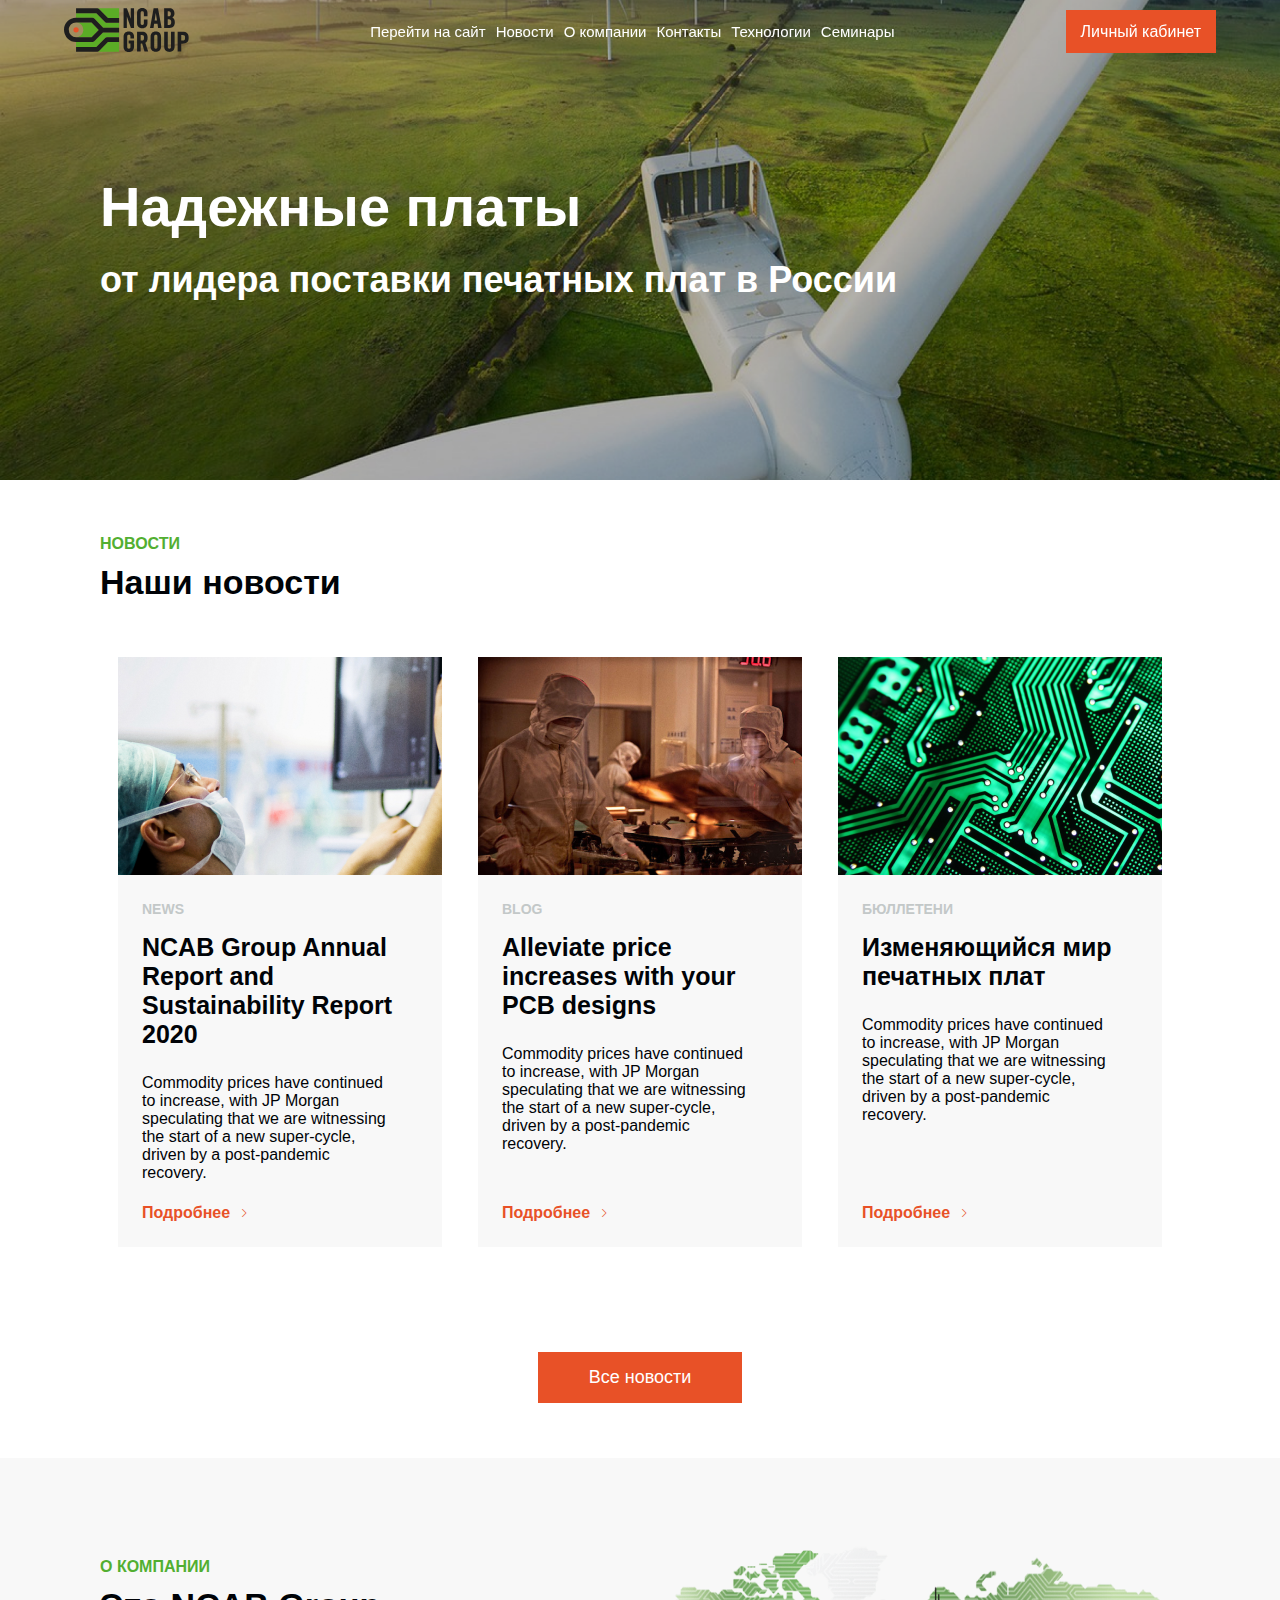
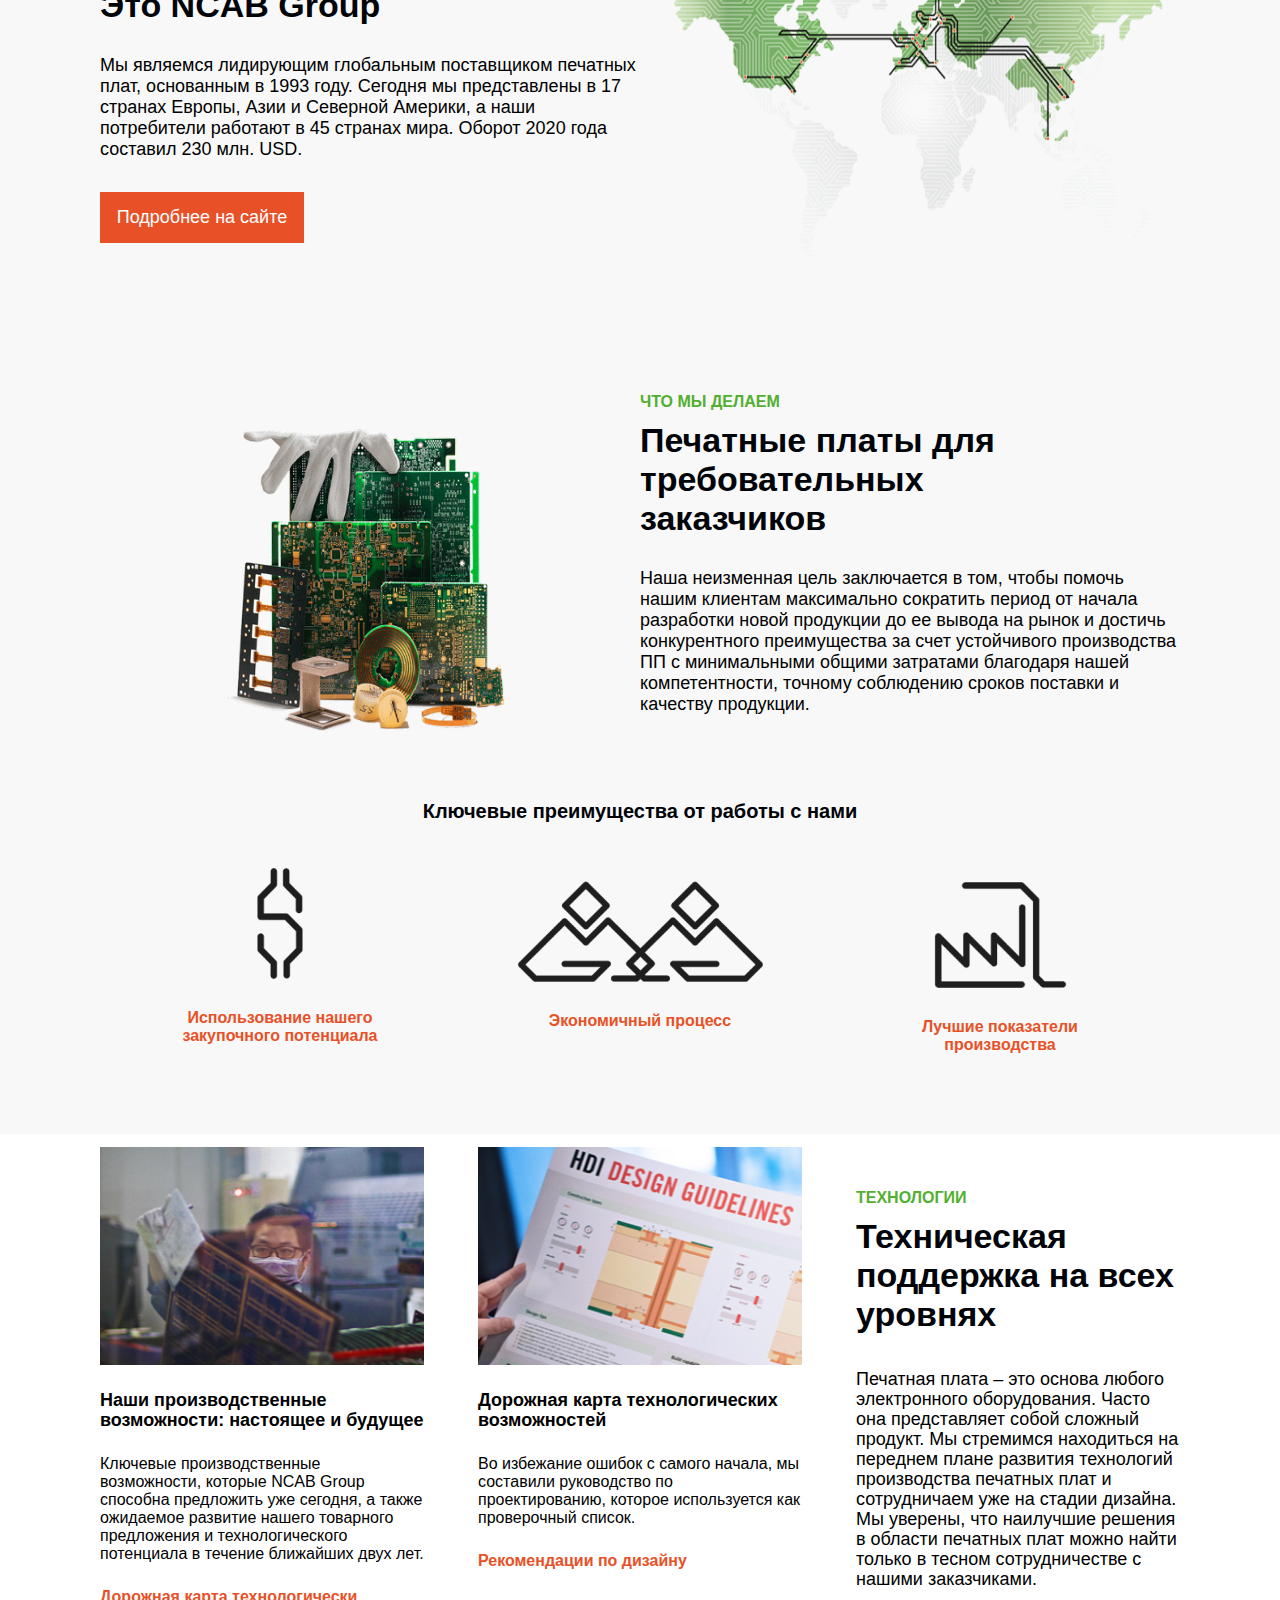
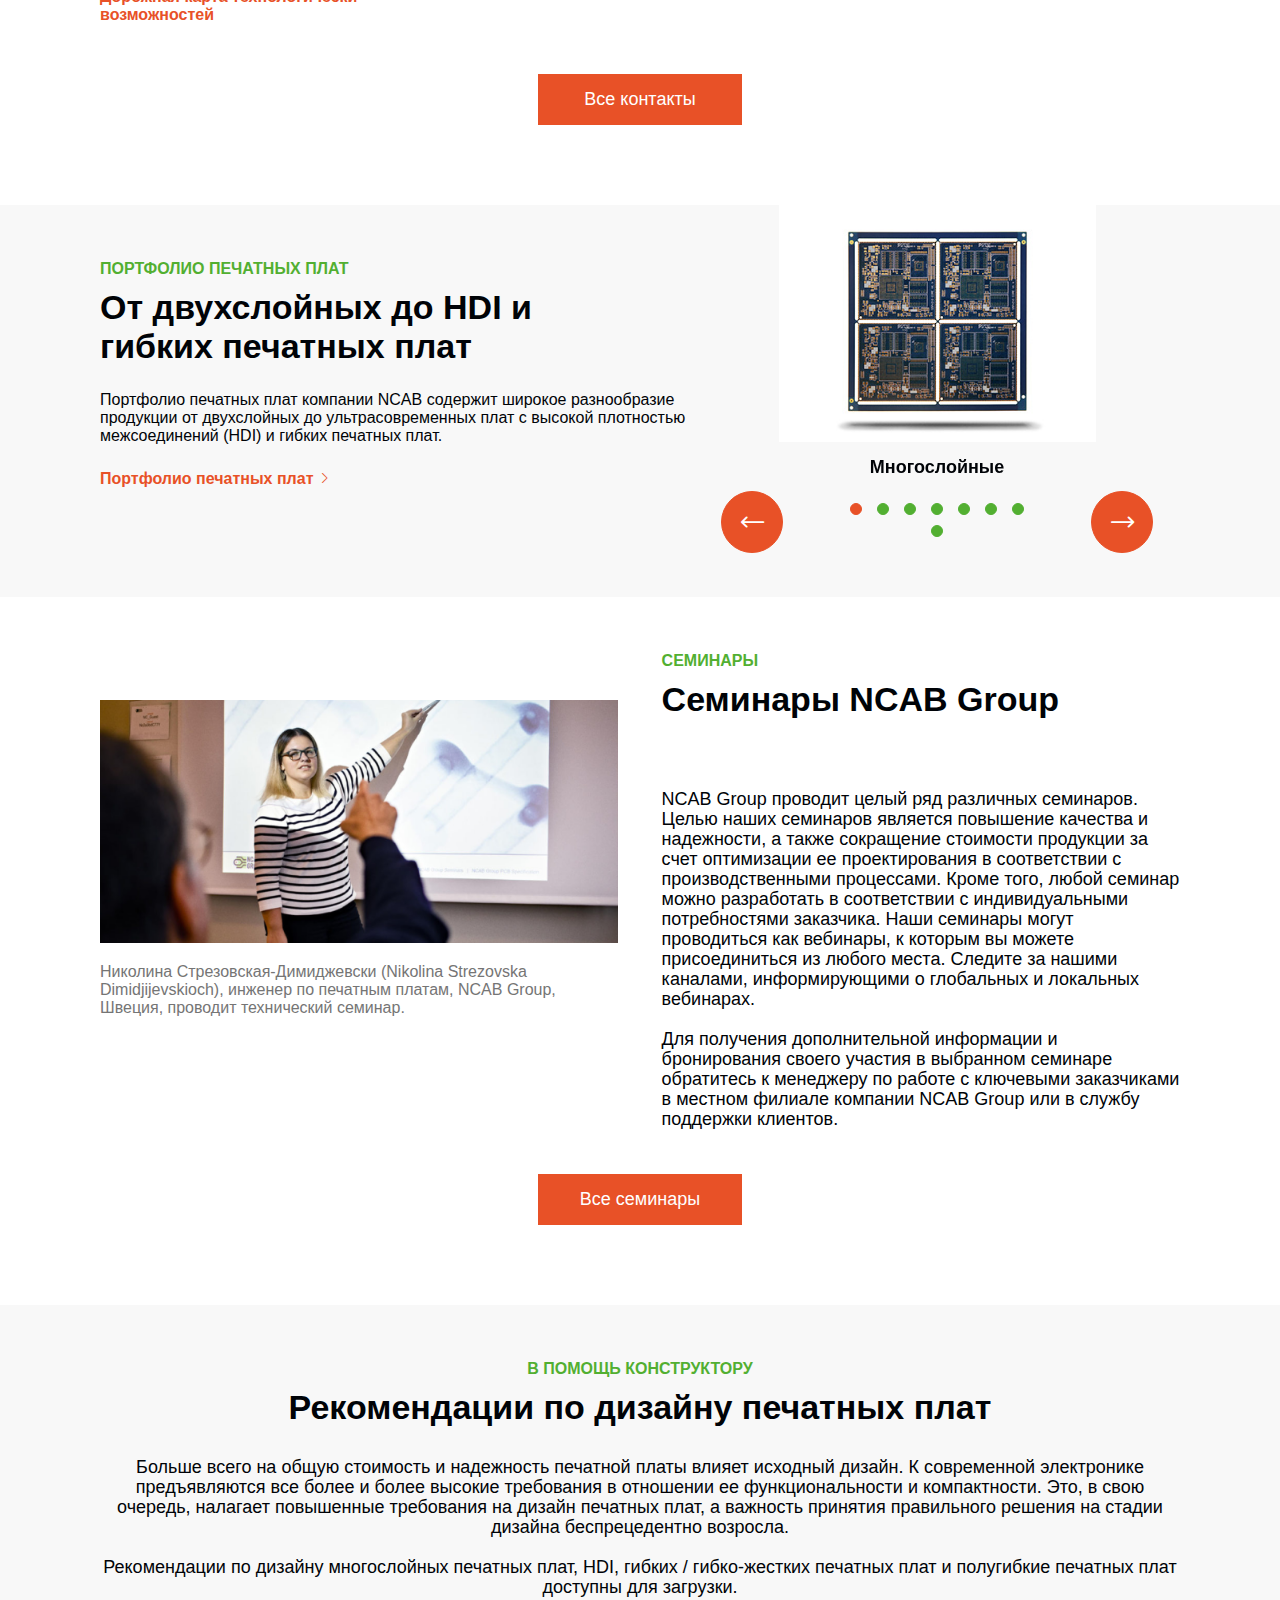
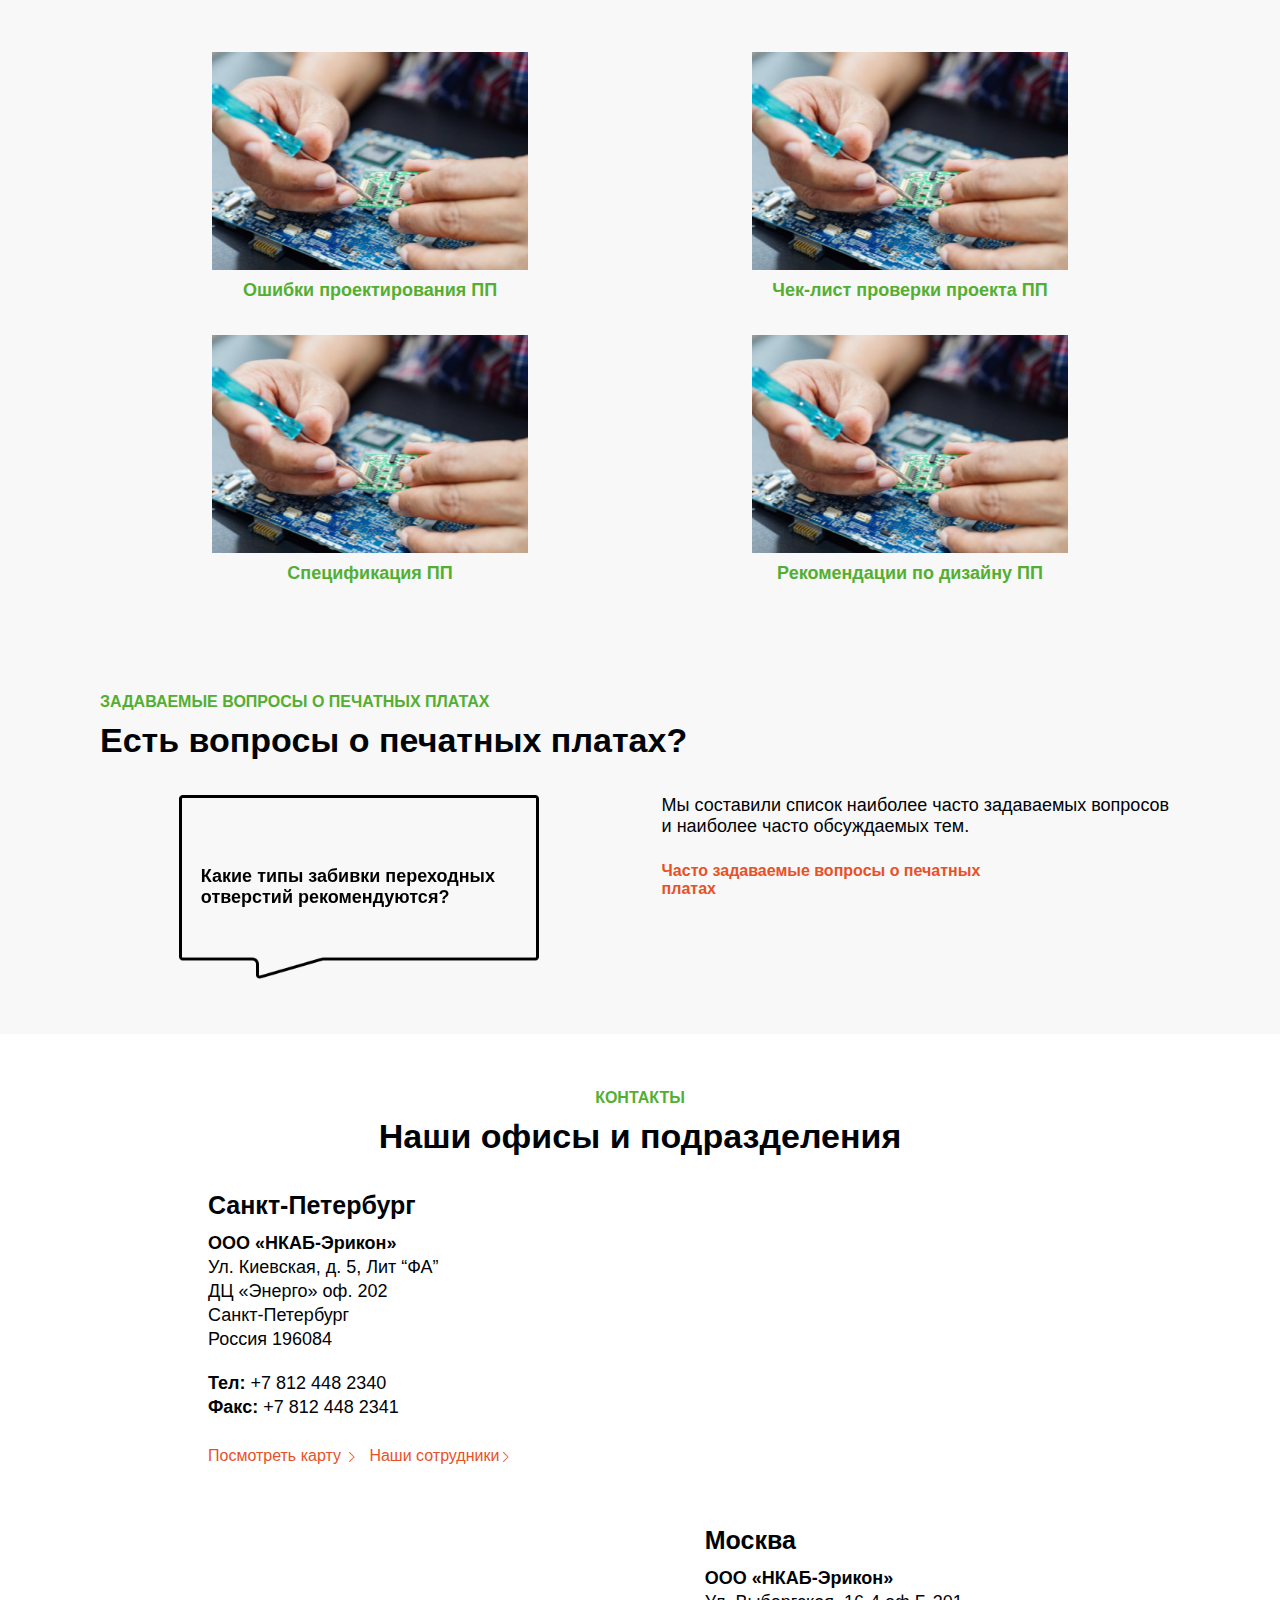
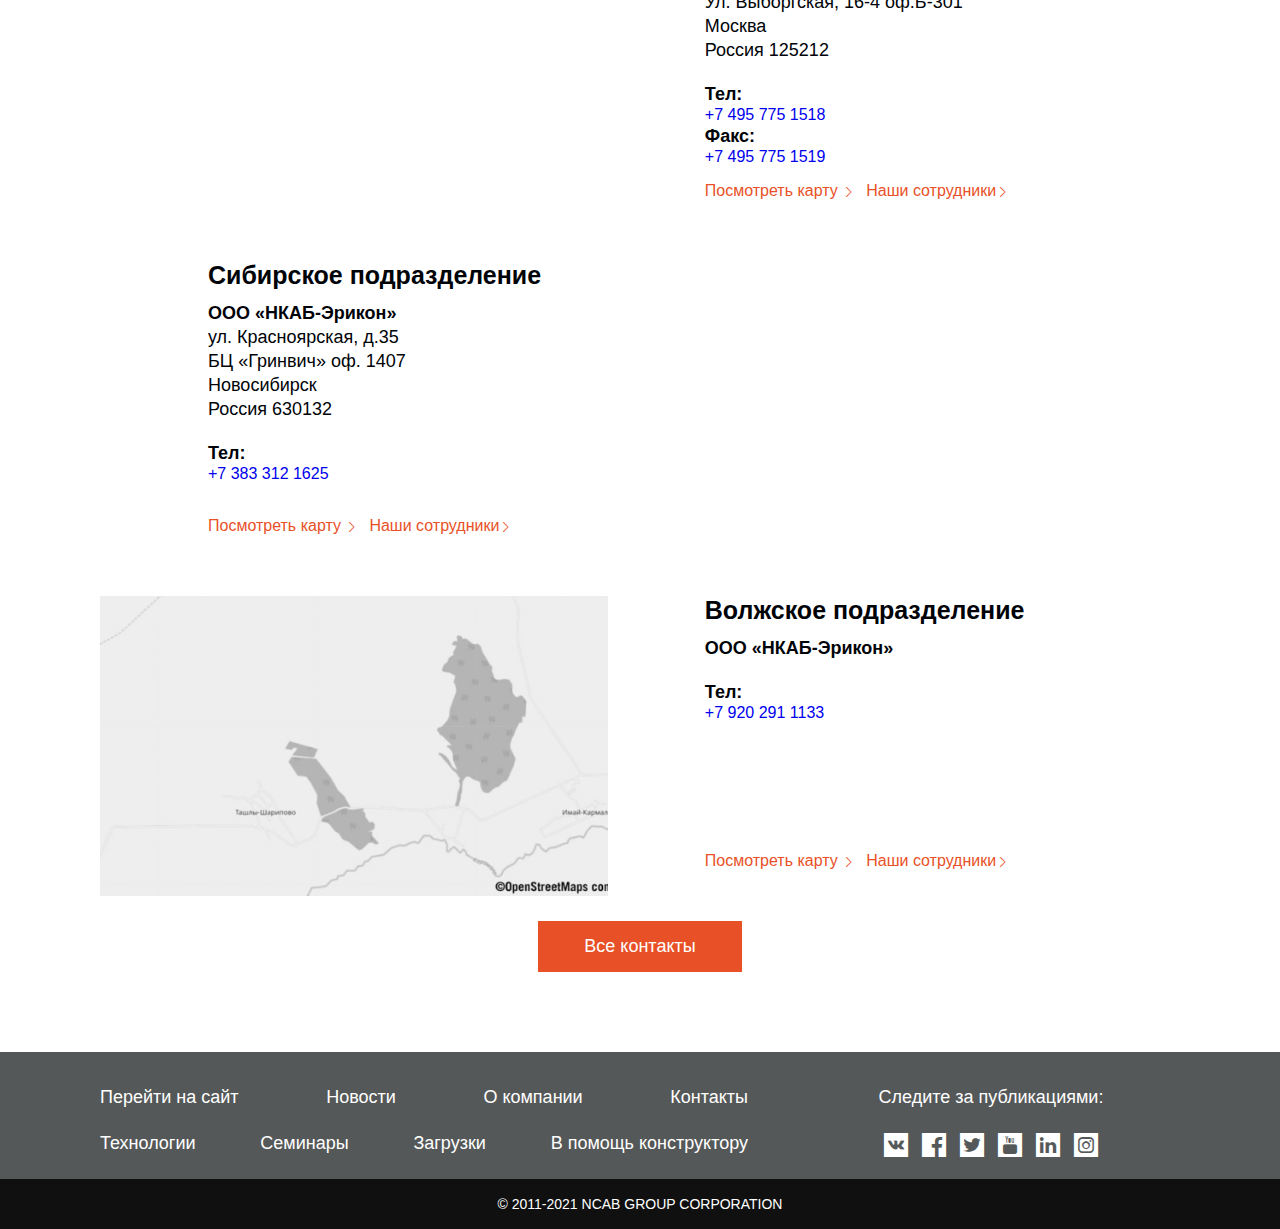
==== commit f0fd51f9: "23.07.21" ====
--- a/markup/index.html
+++ b/markup/index.html
@@ -12,32 +12,32 @@
 
 <body>
   <!-- Header -->
-  <header>
+  <header id="top">
     <div class="container">
       <div class="navigation">
         <div class="logo">
-          <img src="img/logo.png" alt="">
+          <img src="img/logo.svg" alt="">
         </div>
         <nav class="menu">
           <ul>
             <li><a href="https://www.ncabgroup.com/ru/">Перейти на сайт</a></li>
-            <li><a href="#news">Новости</a></li>
-            <li><a href="#about">О компании</a></li>
-            <li><a href="#contat">Контакты</a></li>
-            <li><a href="#technology">Технологии</a></li>
-            <li><a href="#seminars">Семинары</a></li>
+            <li><a class="anchor" href="#news">Новости</a></li>
+            <li><a class="anchor" href="#about">О компании</a></li>
+            <li><a class="anchor" href="#contat">Контакты</a></li>
+            <li><a class="anchor" href="#technology">Технологии</a></li>
+            <li><a class="anchor" href="#seminars">Семинары</a></li>
           </ul>
         </nav>
 
         <div class="mob-menu">
           <ul>
             <li><a href="https://www.ncabgroup.com/ru/">Перейти на сайт</a></li>
-            <li><a href="#news">Новости</a></li>
-            <li><a href="#about">О компании</a></li>
-            <li><a href="#contat">Контакты</a></li>
-            <li><a href="#technology">Технологии</a></li>
-            <li><a href="#seminars">Семинары</a></li>
-            <li><a href="#help-constructor">В помощь конструктору</a></li>
+            <li><a class="anchor" href="#news">Новости</a></li>
+            <li><a class="anchor" href="#about">О компании</a></li>
+            <li><a class="anchor" href="#contat">Контакты</a></li>
+            <li><a class="anchor" href="#technology">Технологии</a></li>
+            <li><a class="anchor" href="#seminars">Семинары</a></li>
+            <li><a class="anchor" href="#help-constructor">В помощь конструктору</a></li>
           </ul>
           <div class="btn-personal">
             <a href="http://ncab.ru/auth/?page=%2Fmanager%2F">Личный кабинет</a>
@@ -60,7 +60,7 @@
   </header>
 
    <!-- Основной контент -->
-  <main class="wrapper">
+  <main class="wrapper" id="top">
     
     <section id="news">
       <div class="container">
@@ -73,7 +73,8 @@
             <div class="item-img" style="background: url(img/news1.png) no-repeat; background-size: cover"></div>
             <div class="item-content">
               <span>news</span>
-              <p>NCAB Group Annual Report and Sustainability Report 2020</p>
+              <h3>NCAB Group Annual Report and Sustainability Report 2020</h3>
+              <p>Commodity prices have continued to increase, with JP Morgan speculating that we are witnessing the start of a new super-cycle, driven by a post-pandemic recovery.</p>
               <a href="javascript:void(0)"><span>Подробнее</span> <i class="icon-arrow"></i> </a>
             </div>
           </div>
@@ -81,7 +82,8 @@
             <div class="item-img" style="background: url(img/news2.png) no-repeat; background-size: cover;"></div>
             <div class="item-content">
               <span>BLOG</span>
-              <p>Alleviate price increases with your PCB designs</p>
+              <h3>Alleviate price increases with your PCB designs</h3>
+              <p>Commodity prices have continued to increase, with JP Morgan speculating that we are witnessing the start of a new super-cycle, driven by a post-pandemic recovery.</p>
               <a href="javascript:void(0)"><span>Подробнее</span> <i class="icon-arrow"></i> </a>
             </div>
           </div>
@@ -89,7 +91,8 @@
             <div class="item-img" style="background: url(img/news3.png) no-repeat; background-size: cover"></div>
             <div class="item-content">
               <span>БЮЛЛЕТЕНИ</span>
-              <p>Изменяющийся мир печатных плат</p>
+              <h3>Изменяющийся мир печатных плат</h3>
+              <p>Commodity prices have continued to increase, with JP Morgan speculating that we are witnessing the start of a new super-cycle, driven by a post-pandemic recovery.</p>
               <a href="javascript:void(0)">
                 <span> Подробнее</span> <i class="icon-arrow"></i> </a>
             </div>
@@ -265,19 +268,34 @@
             <p>Рекомендации по дизайну многослойных печатных плат, HDI, гибких / гибко-жестких печатных плат и полугибкие печатных плат доступны для загрузки.</p>
           </div>
           <div class="help-constructor-content-item">
-            <div class="img" style="background: url(img/help-constructor.png) no-repeat 50% 50%;background-size: cover;"></div>
+            <div class="img" style="background: url(img/help-constructor.png) no-repeat 50% 50%;background-size: cover;">
+              <div class="hovered">
+                <a href="#errors">Подробнее <i class="icon-arrow-next"></i></a>
+              </div>
+            </div>
             <h4>Ошибки проектирования ПП</h4>
           </div>
           <div class="help-constructor-content-item">
-            <div class="img" style="background: url(img/help-constructor.png) no-repeat 50% 50%;background-size: cover;"></div>
+            <div class="img" style="background: url(img/help-constructor.png) no-repeat 50% 50%;background-size: cover;">
+              <div class="hovered">
+                <a href="#control-list">Подробнее <i class="icon-arrow-next"></i></a>
+              </div>
+            </div>
             <h4>Чек-лист проверки проекта ПП</h4>
           </div>
           <div class="help-constructor-content-item">
-            <div class="img" style="background: url(img/help-constructor.png) no-repeat 50% 50%;background-size: cover;"></div>
+            <div class="img" style="background: url(img/help-constructor.png) no-repeat 50% 50%;background-size: cover;">
+              <div class="hovered">
+                <a href="#famous-characteristics">Подробнее <i class="icon-arrow-next"></i></a>
+              </div>
+            </div>
             <h4>Спецификация ПП</h4>
           </div>
           <div class="help-constructor-content-item">
-            <div class="img" style="background: url(img/help-constructor.png) no-repeat 50% 50%;background-size: cover;"></div>
+            <div class="img" style="background: url(img/help-constructor.png) no-repeat 50% 50%;background-size: cover;">
+              <div class="hovered">
+                <a href="#">Подробнее <i class="icon-arrow-next"></i></a>
+              </div></div>
             <h4>Рекомендации по дизайну ПП</h4>
           </div>
         </div>
@@ -285,7 +303,7 @@
       </div>
     </section>
     
-    <section id="errors">
+    <section id="errors" class="help">
       <div class="container">
         <div class="section-title">
           <span>Ошибки проектирования ПП</span>
@@ -307,7 +325,7 @@
       </div>
     </section>
 
-    <section id="control-list">
+    <section id="control-list" class="help">
       <div class="container">
         <div class="section-title">
           <span>Контрольный список для проверки проекта печатной платы</span>
@@ -329,7 +347,7 @@
       
     </section>
 
-    <section id="famous-characteristics">
+    <section id="famous-characteristics" class="help">
       <div class="container">
         <div class="section-title">
           <span>Контрольный список для проверки проекта печатной платы</span>
@@ -360,7 +378,33 @@
         <div class="faq-content">
           <div class="faq-content-img">
             <div class="img-with-text" style="background: url(img/faq.png) no-repeat 50% 50%;background-size: cover;">
-              <p>Какие типы забивки переходных отверстий рекомендуются?</p>
+              <div class="faq-slider">
+                <div>
+                  <div class="item">
+                    <p>Какие типы забивки переходных отверстий рекомендуются?</p>
+                  </div>
+                </div>
+                <div>
+                  <div class="item">
+                    <p>Что такое микро-переход?</p>
+                  </div>
+                </div>
+                <div>
+                  <div class="item">
+                    <p>Что подразумевается под глухим переходным отверстием?</p>
+                  </div>
+                </div>
+                <div>
+                  <div class="item">
+                    <p>Какие конфигурации существуют для гибких и гибко-жестких печатных плат?</p>
+                  </div>
+                </div>
+                <div>
+                  <div class="item">
+                    <p>Какие значения ширины дорожек я могу использовать для плат с толстой медью?</p>
+                  </div>
+                </div>
+              </div>
             </div>
             <div class="faq-content-text">
               <p>Мы составили список наиболее часто задаваемых вопросов и наиболее часто обсуждаемых тем.</p>
@@ -380,7 +424,9 @@
         <div class="contact-content">
           <div class="contact-content-img">
             <h4>Санкт-Петербург</h4>
-            <div class="img" style="background: url(img/contact.png) no-repeat 50% 50%;background-size: cover;"></div>
+            <div class="img">
+              <iframe src="https://yandex.ru/map-widget/v1/?um=constructor%3A6b545fc0b6752dbc9e07980fe2e46bb52c3c88e61b7a967f9652fe76399b7f64&amp;source=constructor" width="100%" height="100%" frameborder="0"></iframe>
+            </div>
           </div>
           <div class="contact-content-text">
             <div class="adress">
@@ -484,7 +530,7 @@
         <div class="contact-content">
           <div class="contact-content-img">
             <h4>Москва</h4>
-            <div class="img" style="background: url(img/contact2.png) no-repeat 50% 50%;background-size: cover;"></div>
+            <div class="img"><iframe src="https://yandex.ru/map-widget/v1/?um=constructor%3Aa2ddad4834c442e24858350ea517e29ffe2e3ead8fc84da0faa4193cf4ffdb80&amp;source=constructor" width="100%" height="100%" frameborder="0"></iframe></div>
           </div>
           <div class="contact-content-text">
             <div class="adress">
@@ -587,7 +633,7 @@
         <div class="contact-content">
           <div class="contact-content-img">
             <h4>Сибирское подразделение</h4>
-            <div class="img" style="background: url(img/contact3.png) no-repeat 50% 50%;background-size: cover;"></div>
+            <div class="img"><iframe src="https://yandex.ru/map-widget/v1/?um=constructor%3A585297a0a98583472dad76aefa27a9d871211ceb5e308e8de3109b8bf80c638f&amp;source=constructor" width="100%" height="100%" frameborder="0"></iframe></div>
           </div>
           <div class="contact-content-text">
             <div class="adress">
@@ -792,6 +838,9 @@
       </div>
     </section>
 
+    <div class="go-to-top">
+      <a href="#top"><i class="icon-arrow-prev"></i></a>
+    </div>
 
     
     
--- a/markup/css/style.min.css
+++ b/markup/css/style.min.css
@@ -1 +1 @@
-@charset 'UTF-8';@font-face{font-family:'fontello';font-weight:400;font-style:normal;src:url(../font/fontello.eot?62771274);src:url(../font/fontello.eot?62771274#iefix) format('embedded-opentype'),url(../font/fontello.woff2?62771274) format('woff2'),url(../font/fontello.woff?62771274) format('woff'),url(../font/fontello.ttf?62771274) format('truetype'),url(../font/fontello.svg?62771274#fontello) format('svg')}[class*=' icon-']:before,[class^=icon-]:before{font-family:'fontello';font-weight:400;font-style:normal;font-variant:normal;line-height:1em;display:inline-block;width:1em;margin-right:.2em;margin-left:.2em;text-align:center;text-decoration:inherit;text-transform:none;speak:never;-webkit-font-smoothing:antialiased;-moz-osx-font-smoothing:grayscale}.icon-twitter:before{content:'\e800'}.icon-ok-1:before{content:'\e801'}.icon-youtube:before{content:'\e802'}.icon-linkedin:before{content:'\e803'}.icon-instagram:before{content:'\e804'}.icon-arrow-prev:before{content:'\e805'}.icon-arrow-next:before{content:'\e806'}.icon-arrow-show-more:before{content:'\e807'}.icon-arrow:before{content:'\e808'}.icon-vk:before{content:'\e809'}.icon-burger:before{content:'\e80a'}.icon-download:before{content:'\e80b'}.icon-facebook:before{content:'\e80c'}.icon-play:before{content:'\e80d'}.slick-list,.slick-slider{position:relative;display:block}.slick-slider{box-sizing:border-box;-webkit-user-select:none;-moz-user-select:none;-ms-user-select:none;user-select:none;-webkit-touch-callout:none;touch-action:pan-y;-webkit-tap-highlight-color:transparent}.slick-list{overflow:hidden;margin:0;padding:0}.slick-list:focus{outline:0}.slick-list.dragging{cursor:pointer;cursor:hand}.slick-slider .slick-list,.slick-slider .slick-track{transform:translate3d(0,0,0)}.slick-track{position:relative;top:0;left:0;display:block;margin-right:auto;margin-left:auto}.slick-track:after,.slick-track:before{display:table;content:''}.slick-track:after{clear:both}.slick-loading .slick-track{visibility:hidden}.slick-slide{display:none;float:left;height:100%;min-height:1px}[dir=rtl] .slick-slide{float:right}.slick-initialized .slick-slide,.slick-slide img{display:block}.slick-slide.slick-loading img{display:none}.slick-slide.dragging img{pointer-events:none}.slick-loading .slick-slide{visibility:hidden}.slick-vertical .slick-slide{display:block;height:auto;border:1px solid transparent}.slick-arrow.slick-hidden{display:none}body,html{position:relative}body{min-height:100vh;-webkit-font-smoothing:antialiased;-moz-osx-font-smoothing:grayscale;text-rendering:optimizeLegibility}*,html{box-sizing:border-box}html{height:100%}*{font-family:'Arial',sans-serif;padding:0;list-style:none;text-decoration:none;outline:0;text-rendering:optimizeLegibility;-moz-osx-font-smoothing:grayscale;-webkit-font-smoothing:antialiased;-webkit-tap-highlight-color:transparent;-ms-box-sizing:border-box;-o-box-sizing:border-box}:after,:before{box-sizing:inherit}img{max-width:100%;height:auto}i{font-style:normal}*,ol li,ul li{margin:0}input[type=submit]{-webkit-appearance:none;-moz-appearance:none;-o-appearance:none;appearance:none}input:not([type=checkbox]):not([type=radio]),select,textarea{-webkit-appearance:none;-moz-appearance:none;appearance:none}a,button{cursor:pointer}.clearfix:after{font-size:0;display:block;visibility:hidden;clear:both;height:0;content:' '}input{-webkit-appearance:none;-moz-appearance:none;appearance:none}.wrapper{overflow:hidden}.container{position:relative;z-index:4;width:100%;margin:0 auto;padding:0 20px}@media (min-width:768px){.container{width:648px;padding:0}}@media (min-width:1024px){.container{width:864px}}@media (min-width:1280px){.container{width:1080px}}@media (min-width:1400px){.container{width:1240px}}@media (min-width:1600px){.container{width:1440px}}+@charset 'UTF-8';@font-face{font-family:'fontello';font-weight:400;font-style:normal;src:url(../font/fontello.eot?62771274);src:url(../font/fontello.eot?62771274#iefix) format('embedded-opentype'),url(../font/fontello.woff2?62771274) format('woff2'),url(../font/fontello.woff?62771274) format('woff'),url(../font/fontello.ttf?62771274) format('truetype'),url(../font/fontello.svg?62771274#fontello) format('svg')}[class*=' icon-']:before,[class^=icon-]:before{font-family:'fontello';font-weight:400;font-style:normal;font-variant:normal;line-height:1em;display:inline-block;width:1em;margin-right:.2em;margin-left:.2em;text-align:center;text-decoration:inherit;text-transform:none;speak:never;-webkit-font-smoothing:antialiased;-moz-osx-font-smoothing:grayscale}.icon-twitter:before{content:'\e800'}.icon-ok-1:before{content:'\e801'}.icon-youtube:before{content:'\e802'}.icon-linkedin:before{content:'\e803'}.icon-instagram:before{content:'\e804'}.icon-arrow-prev:before{content:'\e805'}.icon-arrow-next:before{content:'\e806'}.icon-arrow-show-more:before{content:'\e807'}.icon-arrow:before{content:'\e808'}.icon-vk:before{content:'\e809'}.icon-burger:before{content:'\e80a'}.icon-download:before{content:'\e80b'}.icon-facebook:before{content:'\e80c'}.icon-play:before{content:'\e80d'}.slick-list,.slick-slider{position:relative;display:block}.slick-slider{box-sizing:border-box;-webkit-user-select:none;-moz-user-select:none;-ms-user-select:none;user-select:none;-webkit-touch-callout:none;touch-action:pan-y;-webkit-tap-highlight-color:transparent}.slick-list{overflow:hidden;margin:0;padding:0}.slick-list:focus{outline:0}.slick-list.dragging{cursor:pointer;cursor:hand}.slick-slider .slick-list,.slick-slider .slick-track{transform:translate3d(0,0,0)}.slick-track{position:relative;top:0;left:0;display:block;margin-right:auto;margin-left:auto}.slick-track:after,.slick-track:before{display:table;content:''}.slick-track:after{clear:both}.slick-loading .slick-track{visibility:hidden}.slick-slide{display:none;float:left;height:100%;min-height:1px}[dir=rtl] .slick-slide{float:right}.slick-initialized .slick-slide,.slick-slide img{display:block}.slick-slide.slick-loading img{display:none}.slick-slide.dragging img{pointer-events:none}.slick-loading .slick-slide{visibility:hidden}.slick-vertical .slick-slide{display:block;height:auto;border:1px solid transparent}.slick-arrow.slick-hidden{display:none}body,html{position:relative}body{min-height:100vh;-webkit-font-smoothing:antialiased;-moz-osx-font-smoothing:grayscale;text-rendering:optimizeLegibility}*,html{box-sizing:border-box}html{height:100%}*{font-family:'Arial',sans-serif;padding:0;list-style:none;text-decoration:none;outline:0;text-rendering:optimizeLegibility;-moz-osx-font-smoothing:grayscale;-webkit-font-smoothing:antialiased;-webkit-tap-highlight-color:transparent;-ms-box-sizing:border-box;-o-box-sizing:border-box}:after,:before{box-sizing:inherit}img{max-width:100%;height:auto}i{font-style:normal}*,ol li,ul li{margin:0}input[type=submit]{-webkit-appearance:none;-moz-appearance:none;-o-appearance:none;appearance:none}input:not([type=checkbox]):not([type=radio]),select,textarea{-webkit-appearance:none;-moz-appearance:none;appearance:none}a,button{cursor:pointer}.clearfix:after{font-size:0;display:block;visibility:hidden;clear:both;height:0;content:' '}input{-webkit-appearance:none;-moz-appearance:none;appearance:none}.wrapper{overflow:hidden}.container{position:relative;z-index:4;width:100%;margin:0 auto;padding:0 20px}@media (min-width:768px){.container{width:648px;padding:0}}@media (min-width:1024px){.container{width:864px}}@media (min-width:1200px){.container{width:1080px}}@media (min-width:1400px){.container{width:1240px}}@media (min-width:1600px){.container{width:1440px}}--- a/markup/css/home.min.css
+++ b/markup/css/home.min.css
@@ -1 +1 @@
-header,main{position:relative}header{width:100%;min-height:480px;padding:15px 0;background:url(../img/header-mob.png) no-repeat;background-size:cover}#news .slider-nav .slick-dots,header .navigation{display:flex;justify-content:space-between;align-items:center}header .navigation .logo{width:85px;height:30px}header .navigation .menu{display:none}header .navigation .menu ul{display:flex}header .navigation .menu ul li{display:inline-block;margin-left:10px;padding:8px 0;transition:all .5s}header .navigation .menu ul li:hover{border-bottom:1px solid #e85127}header .navigation .menu ul li a{font-size:15px;line-height:18px;color:#fff}header .navigation .mob-menu{position:fixed;z-index:999;top:0;left:0;display:none;flex-direction:column;width:100vw;height:100vh;background:rgba(0,0,0,.85);justify-content:center}header .navigation .mob-menu ul{width:100%}header .navigation .mob-menu ul li{padding-bottom:30px;text-align:center}.section-title span,header .navigation .mob-menu ul li a{font-size:16px;line-height:18px;color:#fff}header .navigation .mob-menu .btn-personal{display:flex;width:183px;height:44px;margin:0 auto;background-color:#e85127;align-items:center;justify-content:center}header .navigation .mob-menu .btn-personal a{font-size:16px;color:#fff}header .navigation .active{display:flex}header .navigation .buttons .btn-mob-menu i{cursor:pointer;color:#fff}header .navigation .buttons .btn-personal{display:none}header .navigation .buttons .btn-personal a{font-size:16px;padding:13px 15px;color:#fff;background-color:#e85127}header .content{margin-top:112px;color:#fff}header .content h1{font-size:36px;font-weight:700;line-height:41px;margin-bottom:20px}header .content span{font-size:22px;font-weight:700;line-height:25px}@media (min-width:768px){header{background:url(../img/header.png) no-repeat 50% 100%;background-size:cover}}@media (min-width:1024px){header .navigation .logo{width:115px;height:60px;padding:8px 0}header .navigation .buttons .btn-mob-menu{display:none}header .navigation .buttons .btn-personal,header .navigation .menu{display:block}header .content h1{font-size:48px;line-height:56px}header .content span{font-size:34px;line-height:40px}}@media (min-width:1200px){header .content h1{font-size:56px;line-height:64px}header .content span{font-size:36px;line-height:42px}}@media (min-width:1400px){header{height:780px;padding:23px 0}header .navigation .menu ul li{margin-left:50px}header .content{margin-top:18%}header .content h1{font-size:72px;line-height:82px}header .content span{font-size:40px;line-height:48px}}.section-title span{font-weight:700;text-transform:uppercase;color:#52af31}.section-title h2{font-size:34px;font-weight:700;line-height:39px;margin-top:10px;color:#000307}@media (min-width:1024px){.section-title{width:50%}}@media (min-width:1200px){.section-title{width:40%}}#about,#news,section{padding:55px 0}@media (min-width:1024px){.title-right{margin-left:50%}}.grey-bg{padding:55px 0;background-color:#f8f8f8}main{z-index:1}#news .news-slider{margin-top:25px}#news .news-slider .item .item-img{width:316px;height:218px;margin:0 auto}#news .news-slider .item .item-content{position:relative;width:316px;margin:0 auto;padding:25px 24px 35px;background:#f8f8f8}#news .news-slider .item .item-content a span,#news .news-slider .item .item-content span{font-size:14px;font-weight:700;line-height:16px;text-transform:uppercase;color:#c3c8c8}#news .news-slider .item .item-content p{font-size:18px;font-weight:700;line-height:21px;padding:15px 20px 25px 0;color:#000307}#news .news-slider .item .item-content a{position:absolute;bottom:15px;display:flex}#news .news-slider .item .item-content a span{text-transform:unset;color:#e85127}#news .news-slider .item .item-content a i{font-size:8px;display:flex;margin-left:8px;color:#e85127;align-items:center}#news .slider-nav{position:relative;display:table;margin:40px auto;padding:0 70px}#news .slider-nav .slick-dots{margin:0 30px;justify-content:center}#news .slider-nav .slick-dots li{margin:0 7.5px}#contact .contact-content .command .slider-nav .slick-dots li button,#news .slider-nav .slick-dots li button,#portfolio .portfolio-slider .slick-dots li button{display:block;width:12px;height:12px;cursor:pointer;transition:all .5s;text-indent:-9999px;border:1px solid #52af31;border-radius:50%;background-color:#52af31}#contact .contact-content .command .slider-nav .slick-dots .slick-active button,#news .slider-nav .slick-arrow:hover,#news .slider-nav .slick-dots .slick-active button,#portfolio .portfolio-slider .slick-dots .slick-active button{border:1px solid #e85127;background-color:#e85127}#news .slider-nav .slick-arrow{position:absolute;top:50%;display:flex;width:62px;height:62px;cursor:pointer;transition:all .5s;transform:translate(0,-50%);border:0;border-radius:50%;background-color:transparent;align-items:center;justify-content:center}#news .slider-nav .slick-arrow i{font-size:12px;transform:translate(-30%,0);color:#000307}#news .slider-nav .slick-arrow:hover i{color:#fff}#news .slider-nav .prev{left:0}#news .slider-nav .next{right:0}#news .button-all-news{display:flex;width:100%;padding:15px 0;background-color:#e85127;justify-content:center;align-items:center}#about .button-on-site a,#news .button-all-news a,#technology .technology-content .technology-button a{font-size:18px;line-height:21px;color:#fff}@media (min-width:768px){#news .button-all-news{width:204px;margin:0 auto}}@media (min-width:1024px){#news .news-slider{display:flex;margin-top:55px;justify-content:space-around;flex-wrap:wrap}#news .news-slider .item{width:48%;margin-bottom:25px}#news .news-slider .item .item-content,#news .news-slider .item .item-img{width:100%}}@media (min-width:1200px){#news .news-slider .item{width:30%}#news .news-slider .item .item-content span{font-size:14px;line-height:16px}#news .news-slider .item .item-content p{font-size:25px;line-height:29px}#news .news-slider .item .item-content a{bottom:25px}#news .news-slider .item .item-content a span{font-size:16px;line-height:18px}}#about .about-content{margin-top:35px}#about .about-content .text{margin:20px 0 35px}#about .button-on-site{display:flex;width:100%;padding:15px 0;background-color:#e85127;justify-content:center;align-items:center}@media (min-width:768px){#about .button-on-site{width:204px;margin:0 auto}}@media (min-width:1024px){#about .about-content{display:flex;margin-top:0;justify-content:space-between}#about .about-content img{width:48%;margin-top:-5%;order:2}#about .about-content .text{width:50%;margin:0;padding:30px 0 10%}#about .button-on-site{margin:-7% 0 0}}@media (min-width:1200px){#about{padding:100px 0 50px}#about .about-content img{margin-top:-8%}#about .about-content .text p{font-size:18px;line-height:21px}}#what-we-do .what-we-do-content .text{margin:20px 0 35px}#what-we-do .advantages .advantages-title{width:100%;margin-bottom:45px}#what-we-do .advantages .advantages-title h4{font-size:20px;line-height:23px;text-align:center;color:#000307}#what-we-do .advantages-item{display:flex;flex-direction:column;margin-bottom:30px;align-items:center}#what-we-do .advantages-item img{width:inherit;height:91px;margin-bottom:16px}#what-we-do .advantages-item span{width:70%;text-align:center}@media (min-width:768px){#what-we-do .button-on-site{width:204px;margin:0 auto}}@media (min-width:1024px){#what-we-do .what-we-do-content{display:flex;margin-top:0;justify-content:space-between}#what-we-do .what-we-do-content img{width:40%;margin:-15% auto 0}#what-we-do .what-we-do-content .text{width:50%;margin-top:30px}#what-we-do .advantages{display:flex;flex-direction:row;margin-top:50px;flex-wrap:wrap;justify-content:space-around}#what-we-do .advantages .advantages-title{font-size:25px;line-height:29px}#what-we-do .advantages-item{width:30%}#what-we-do .advantages-item img{width:auto;height:auto}}@media (min-width:1200px){#what-we-do{padding:100px 0 50px}#what-we-do .what-we-do-content img{width:30%;margin:-12% auto 0}#what-we-do .advantages-item span,#what-we-do .what-we-do-content .text p{font-size:18px;line-height:21px}#what-we-do .advantages-item img{margin-bottom:30px}}#technology{padding:55px 0}#technology .technology-content-item{display:flex;flex-direction:column;padding:25px 0;align-items:center}#technology .technology-content-item .img{width:318px;height:218px;margin:25px 0}#technology .technology-content-item p{font-size:16px;line-height:18px;margin:25px 0}#technology .technology-content-item a{font-size:16px;font-weight:700;line-height:18px;width:100%;text-align:left;color:#e85127}#technology .technology-content-item h4,#technology .technology-content-text p{font-size:18px;line-height:20px}#technology .technology-content .technology-button{display:flex;width:100%;margin-top:30px;padding:15px 0;background-color:#e85127;justify-content:center;align-items:center}@media (min-width:768px){#technology .technology-content .technology-button{width:204px;margin:25px auto}}@media (min-width:1200px){#technology .section-title{width:30%;margin-left:70%}#technology .technology-content{display:flex;justify-content:space-between;flex-wrap:wrap}#technology .technology-content-item{width:30%;margin-top:-22%}#technology .technology-content-item .img{width:100%}#technology .technology-content-text{width:30%;margin-top:35px}}@media (min-width:1400px){#technology .technology-content-item{margin-top:-15%}}@media (min-width:1600px){#technology .technology-content-item{margin-top:-11%}}#portfolio .portfolio-content{padding:25px 0 35px}#portfolio .portfolio-content p{font-size:16px;line-height:18px;margin-bottom:25px;color:#000307}#portfolio .portfolio-content a{display:flex;align-items:center}#portfolio .portfolio-content a span,#what-we-do .advantages-item span{font-size:16px;font-weight:700;line-height:18px;color:#e85127}#portfolio .portfolio-content a i{font-size:10px;margin-left:5px;color:#e85127}#portfolio .portfolio-slider .item{position:relative}#portfolio .portfolio-slider .item img{width:317px;max-height:300px;margin:0 auto}#portfolio .portfolio-slider .item h4{font-size:18px;margin-top:15px;text-align:center;color:#000307}#portfolio .portfolio-slider .slick-arrow{position:absolute;top:85%;display:flex;width:62px;height:62px;cursor:pointer;transition:all .5s;border:1px solid #e85127;border-radius:50%;background-color:#e85127;align-items:center;justify-content:center}#contact .contact-content .command .slider-nav .slick-arrow i,#portfolio .portfolio-slider .slick-arrow i{font-size:12px;transform:translate(-30%,0);color:#fff}#contact .contact-content .command .slider-nav .slick-arrow:hover,#portfolio .portfolio-slider .slick-arrow:hover{border:0;background-color:transparent}#contact .contact-content .command .slider-nav .slick-arrow:hover i,#portfolio .portfolio-slider .slick-arrow:hover i{color:#000307}#portfolio .portfolio-slider .prev{left:0}#portfolio .portfolio-slider .next{right:0}#portfolio .portfolio-slider .slick-dots{display:flex;width:45%;margin:20px auto 0;align-items:center;justify-content:center;flex-wrap:wrap}#contact .contact-content .command .slider-nav .slick-dots li,#portfolio .portfolio-slider .slick-dots li{margin:0 7.5px;padding:5px 0}@media (min-width:540px){#portfolio .portfolio-slider .slick-arrow{top:30%;transform:translate(0,0)}}@media (min-width:1024px){#portfolio .portfolio-wrapper{display:flex;justify-content:space-between}#portfolio .portfolio-content{width:55%}#portfolio .portfolio-slider{width:40%;margin-top:-15%}#portfolio .portfolio-slider .slick-arrow{top:85%}}@media (min-width:1200px){#portfolio .section-title{width:50%}}@media (min-width:1400px){#portfolio{padding-top:100px}#portfolio .section-title{width:35%}#portfolio .portfolio-content{width:45%}#portfolio .portfolio-slider{width:50%;margin-top:-10%}#portfolio .portfolio-slider .item img{width:400px}#portfolio .portfolio-slider .slick-arrow{z-index:10;top:30%}#portfolio .portfolio-slider .next{right:5%}#portfolio .portfolio-slider .prev{left:5%}}@media (min-width:1600px){#portfolio .portfolio-slider{margin-top:-10%}#portfolio .portfolio-slider .next{right:10%}#portfolio .portfolio-slider .prev{left:10%}}#seminars{padding:55px 0}#seminars .seminars-content{padding-top:35px}#seminars .seminars-content-text p{font-size:18px;line-height:20px;margin-bottom:20px;color:#000307}#seminars .seminars-content-img{margin-top:35px}#seminars .seminars-content-img .img{width:318px;height:243px;margin:0 auto}#seminars .seminars-content-img p{font-size:16px;line-height:18px;margin:20px 0 35px;color:#757575}#seminars .seminars-button{display:flex;width:100%;padding:15px 0;background-color:#e85127;justify-content:center;align-items:center}#errors .errors-content-text-with-button .button-download a,#seminars .seminars-button a{font-size:18px;line-height:21px;color:#fff}@media (min-width:768px){#seminars .seminars-button{width:204px;margin:25px auto}}@media (min-width:1024px){#seminars .seminars-content{display:flex;justify-content:space-between}#seminars .seminars-content-text{width:48%;order:2}#seminars .seminars-content-img{width:48%}#seminars .seminars-content-img .img{width:100%}}@media (min-width:1200px){#seminars .section-title{width:48%;margin-left:52%}#seminars .seminars-content-text{padding-top:35px}#seminars .seminars-content-img{margin:-5% 0 0}#seminars .seminars-content-img .img{width:100%}}@media (min-width:1400px){#seminars .seminars-content-img .img{height:304px}}@media (min-width:1600px){#seminars .seminars-content-img{width:46%;margin-right:55px}}#help-constructor .help-constructor-content{padding-top:35px}#help-constructor .help-constructor-content-text p{font-size:18px;line-height:20px;margin-bottom:20px;color:#000307}#help-constructor .help-constructor-content-item{margin-top:35px}#help-constructor .help-constructor-content-item .img{width:316px;height:218px;margin:0 auto 25px}#help-constructor .help-constructor-content-item .img .hovered{z-index:10;top:0;left:0;display:flex;width:100%;height:100%;transition:all .5s;opacity:1;background-color:rgba(0,0,0,.6);justify-content:center;align-items:center}#help-constructor .help-constructor-content-item .img .hovered a{padding:15px 40px;color:#e85127;background-color:rgba(0,0,0,.8)}#help-constructor .help-constructor-content-item h4{font-size:18px;line-height:20px;text-align:center;color:#52af31}@media (min-width:1024px){#help-constructor .section-title{width:100%;text-align:center}#help-constructor .help-constructor-content{display:flex;padding-top:30px;justify-content:space-around;flex-wrap:wrap}#help-constructor .help-constructor-content-text{width:100%;text-align:center}#help-constructor .help-constructor-content-item{width:40%;text-align:center}#help-constructor .help-constructor-content-item .img{position:relative;margin:0 auto 10px}#help-constructor .help-constructor-content-item .img .hovered{z-index:10;top:0;left:0;display:flex;width:100%;height:100%;transition:all .5s;opacity:0;background-color:rgba(0,0,0,.6);justify-content:center;align-items:center}#help-constructor .help-constructor-content-item .img .hovered a{padding:15px 40px;color:#e85127;background-color:rgba(0,0,0,.8)}#help-constructor .help-constructor-content-item .img .hovered:hover{opacity:1}}#errors{display:none;padding:35px 0}#errors .errors-content{padding-top:35px}#errors .errors-content .img{width:315px;height:200px;margin:15px auto}#errors .errors-content-text-with-button .button-download{display:flex;width:100%;margin:15px 0 0;padding:15px 0;background-color:#e85127;justify-content:center;align-items:center}#control-list .control-list-content-text-with-button .button-download i,#errors .errors-content-text-with-button .button-download i,#famous-characteristics .famous-characteristics-content-text-with-button .button-download i{font-size:20px;color:#fff}#errors .errors-content-text-with-button .button-showmore{display:flex;width:100%;margin-top:25px;padding:15px 0;border:2px solid #000307;background-color:#fff;justify-content:center;align-items:center}#errors .errors-content-text-with-button .button-showmore a{font-size:18px;line-height:21px;color:#000307}@media (min-width:1024px){#errors .section-title{width:100%}#errors .errors-content{display:flex;margin-top:30px;justify-content:space-between}#errors .errors-content .img{width:40%;margin:0;order:2}#errors .errors-content-text-with-button{display:flex;width:60%;flex-wrap:wrap}#errors .errors-content-text-with-button p{font-size:18px;line-height:21px;width:70%}#errors .errors-content-text-with-button .button-download{width:248px;height:52px;margin:0}#errors .errors-content-text-with-button .button-showmore{width:174px;height:52px;margin:0 0 0 25px}}@media (min-width:1400px){#errors{padding:55px 0}#errors .errors-content-text-with-button,#errors .section-title{width:50%}#errors .errors-content .img{height:356px;margin-top:-10%}#errors .errors-content-text-with-button p{font-size:18px;line-height:21px;width:100%}}@media (min-width:1600px){#errors{padding:100px 0}}#control-list{display:none}#control-list .control-list-content{padding-top:35px}#control-list .control-list-content .img{width:315px;height:161px;margin:0 auto}#control-list .control-list-content-text-with-button .button-download,#control-list .control-list-content-text-with-button .button-showmore{display:flex;width:100%;margin-top:15px;padding:15px 0;background-color:#e85127;justify-content:center;align-items:center}#control-list .control-list-content-text-with-button .button-download a{font-size:18px;line-height:21px;color:#fff}#control-list .control-list-content-text-with-button .button-showmore{margin-top:25px;border:2px solid #000307;background-color:#fff}#control-list .control-list-content-text-with-button .button-showmore a{font-size:18px;line-height:21px;color:#000307}@media (min-width:1024px){#control-list{padding:35px 0}#control-list .section-title{width:100%}#control-list .control-list-content{display:flex;margin-top:30px;justify-content:space-between}#control-list .control-list-content-text-with-button{display:flex;width:53%;flex-wrap:wrap}#control-list .control-list-content-text-with-button p{font-size:18px;line-height:21px;width:100%}#control-list .control-list-content-text-with-button .button-download{width:248px;height:52px;margin:0 25px 0 0}#control-list .control-list-content-text-with-button .button-showmore{width:174px;height:52px;margin:0}#control-list .control-list-content .img{width:44%;margin:0;background-size:contain!important}}@media (min-width:1400px){#control-list .section-title{width:48%;margin-left:50%}#control-list .control-list-content .img{width:48%;height:318px;margin:-15% 0 0;background-size:contain!important}#control-list .control-list-content .control-list-content-text-with-button{width:50%}#control-list .seminars-content-text{padding-top:10px}#control-list .seminars-content-img{margin:-5% 0 0}#control-list .seminars-content-img .img{width:100%}}#famous-characteristics{display:none;padding:35px 0}#famous-characteristics .famous-characteristics-content{padding-top:25px}#famous-characteristics .famous-characteristics-content .img{width:315px;height:249px}#famous-characteristics .famous-characteristics-content-text-with-button .button-download{display:flex;width:100%;margin-top:20px;padding:15px 0;background-color:#e85127;justify-content:center;align-items:center}#contact .button-contacts a,#famous-characteristics .famous-characteristics-content-text-with-button .button-download a,footer .footer-menu ul li a{font-size:18px;line-height:21px;color:#fff}#famous-characteristics .famous-characteristics-content-text-with-button .button-showmore{display:flex;width:100%;margin-top:25px;padding:15px 0;border:2px solid #000307;background-color:#fff;justify-content:center;align-items:center}#famous-characteristics .famous-characteristics-content-text-with-button .button-showmore a,footer .footer-social p{font-size:18px;line-height:21px;color:#000307}@media (min-width:1024px){#famous-characteristics{padding:55px 0}#famous-characteristics .section-title{width:100%}#famous-characteristics .famous-characteristics-content{display:flex;margin-top:30px;justify-content:space-between}#famous-characteristics .famous-characteristics-content .img{width:40%;margin:0;order:2}#famous-characteristics .famous-characteristics-content-text-with-button{display:flex;width:58%;flex-wrap:wrap}#famous-characteristics .famous-characteristics-content-text-with-button p{font-size:18px;line-height:21px;width:70%}#famous-characteristics .famous-characteristics-content-text-with-button .button-download{width:248px;height:52px;margin-top:0}#famous-characteristics .famous-characteristics-content-text-with-button .button-showmore{width:174px;height:52px;margin:0 0 0 25px}}@media (min-width:1400px){#famous-characteristics{padding:55px 0}#famous-characteristics .section-title{width:50%}#famous-characteristics .famous-characteristics-content .img{height:356px;margin-top:-10%}#famous-characteristics .famous-characteristics-content-text-with-button p{width:100%}}#faq .faq-content{padding-top:35px}#faq .faq-content-img .img-with-text{display:flex;width:315px;height:184px;margin:0 auto 25px;background-size:contain!important;justify-content:center}#faq .faq-content-img .img-with-text p{font-size:18px;font-weight:700;line-height:21px;width:70%;padding-top:50px}#faq .faq-content-img .faq-content-text p{font-size:18px;line-height:21px;margin-bottom:25px;color:#000307}#faq .faq-content-img .faq-content-text a{font-size:16px;font-weight:700;line-height:18px;display:inline-block;width:70%;color:#e85127}@media (min-width:1024px){#faq .section-title{width:100%}#faq .faq-content-img{display:flex;justify-content:space-between}#faq .faq-content-img .img-with-text{width:48%;margin:0}#faq .faq-content-img .img-with-text p{width:50%}#faq .faq-content-img .faq-content-text{width:48%}}@media (min-width:1400px){#faq{padding:100px 0}#faq .section-title{width:50%;margin-left:52%}#faq .faq-content-img .img-with-text{width:491px;height:252px;margin-top:-10%}#faq .faq-content-img .img-with-text p{font-size:24px;line-height:28px;width:80%;padding-top:82px}#faq .faq-content-img .faq-content-text{width:48%}}@media (min-width:1600px){#faq .faq-content-img .img-with-text{margin:-8% auto 0}}#contact{padding:55px 0}#contact .contact-content{padding-top:35px}#contact .contact-content-img h4{font-size:25px;line-height:29px;color:#000307}#contact .contact-content-img .img{width:318px;height:150px;margin:15px auto 20px}#contact .contact-content-text .adress,#contact .contact-content-text .tel{margin-bottom:20px}#contact .contact-content-text .adress h4{font-weight:700}#contact .contact-content-text .adress h4,#contact .contact-content-text .adress p,#contact .contact-content-text .tel span,#contact .contact-content-text .tel span a{font-size:18px;line-height:24px;color:#000307}#contact .contact-content-text .tel span{font-weight:700;display:block}#contact .contact-content-text .tel span a{font-weight:400}#contact .contact-content .link a{font-size:16px;line-height:18px;display:block;margin-bottom:10px;color:#e85127}#contact .contact-content .link a i{font-size:10px}#contact .contact-content .command{position:relative;display:none;margin-top:35px;padding:35px 0}#contact .contact-content .command:after{position:absolute;z-index:-1;top:0;left:50%;width:100vw;height:100%;content:'';transform:translate(-50%,0);background-color:#f8f8f8}#contact .contact-content .command-slider .item{width:318px;padding-bottom:20px;background-color:#fff}#contact .contact-content .command-slider .item .img{width:100%;height:218px;margin:25px 0}#contact .contact-content .command-slider .item h5{font-size:18px;font-weight:700;line-height:21px;margin-bottom:15px;margin-left:10px;color:#000307}#contact .contact-content .command-slider .item span{font-size:16px;line-height:18px;margin-left:10px;color:#000307}#contact .contact-content .command-slider .item .tel{margin:15px 0}#contact .contact-content .command-slider .item .tel a{font-size:16px;line-height:24px;display:block;margin-left:10px;color:#000307}#contact .contact-content .command-slider .item a{font-size:16px;line-height:18px;margin-left:10px;color:#e85127}#contact .contact-content .command .slider-nav{position:relative;display:table;margin:40px auto;padding:0 70px}#contact .contact-content .command .slider-nav .slick-dots{display:flex;width:80%;margin:0 20px;align-items:center;justify-content:center;flex-wrap:wrap}#contact .contact-content .command .slider-nav .slick-arrow{position:absolute;top:50%;display:flex;width:62px;height:62px;cursor:pointer;transition:all .5s;transform:translate(0,-50%);border:1px solid #e85127;border-radius:50%;background-color:#e85127;align-items:center;justify-content:center}#contact .contact-content .command .slider-nav .prev{left:0}#contact .contact-content .command .slider-nav .next{right:0}#contact .button-contacts{display:flex;width:100%;padding:15px 0;background-color:#e85127;justify-content:center;align-items:center}@media (min-width:768px){#contact .button-contacts{width:204px;margin:25px auto}}@media (min-width:1024px){#contact .section-title{width:100%;text-align:center}#contact .contact-content{display:flex;padding-top:35px;flex-wrap:wrap}#contact .contact-content-img{display:flex;width:100%;align-items:start;justify-content:space-between}#contact .contact-content-img .img{width:47%;height:300px;margin:0}#contact .contact-content-img h4{padding-left:10%}#contact .contact-content-text{width:100%;margin-top:-29%;padding-left:10%}#contact .contact-content .link{display:flex;margin-top:-4%;padding-left:10%}#contact .contact-content .link a{margin-right:10px}#contact .contact-content:nth-of-type(2n+1) .contact-content-img h4{width:47%;padding-left:3%;order:2}#contact .contact-content:nth-of-type(2n+1) .contact-content-text,#contact .contact-content:nth-of-type(2n+1) .link{padding-left:56%}#contact .contact-content .command-content{width:100%}#contact .contact-content .command{width:100%;flex-wrap:wrap}#contact .contact-content .command .command-slider{display:flex;padding-top:30px;flex-wrap:wrap;justify-content:space-between}#contact .contact-content .command .command-slider .item{width:47%;margin-bottom:30px}#contact .contact-content .command .command-slider .item .img{margin-top:0}}@media (min-width:1280px){#contact .contact-content-text{margin-top:-24%}#contact .contact-content .command{width:100%}#contact .contact-content .command .command-slider{display:flex;flex-wrap:wrap;justify-content:space-between}#contact .contact-content .command .command-slider .item{width:30%;margin-bottom:30px}#contact .contact-content .command .command-slider .item .img{margin-top:0}}@media (min-width:1400px){#contact .contact-content-img h4{font-size:36px;line-height:41px}#contact .contact-content-img .img{height:351px}#contact .contact-content-text{display:flex}#contact .contact-content-text .tel{margin-left:55px}#contact .contact-content .link{display:flex;margin-top:-10%;padding-left:10%}#contact .contact-content .link a{margin-right:10px}}@media (min-width:1600px){#contact .contact-content-text{margin-top:-20%}#contact .contact-content .command .command-content .command-slider .item{width:22%}}footer{padding:55px 0 0;background:#555858}footer .footer-menu ul li{margin-bottom:20px;text-align:center}footer .footer-social{margin:35px 0}footer .footer-social p{text-align:center;color:#fff}footer .footer-social .icons{padding-top:28px;text-align:center}footer .footer-social .icons i{font-size:24px;margin-right:25px;color:#fff}footer .footer-social .icons i:last-of-type{margin-right:0}footer .copiright{padding:17px 0;text-align:center;background:#101010}footer .copiright p{font-size:14px;line-height:16px;color:#fff}@media (min-width:1200px){footer{padding:35px 0 0}footer .container,footer .footer-menu ul{display:flex;justify-content:space-between}footer .footer-menu{display:flex;flex-direction:column;width:60%}footer .footer-menu ul{margin-bottom:25px}footer .footer-menu ul li{margin:0}footer .footer-social{width:35%;margin:0}footer .footer-social .icons{margin-top:23px;padding:0}}@media (min-width:1400px){footer .footer-menu ul{justify-content:start}footer .footer-menu ul:last-of-type{margin-left:70px}footer .footer-menu ul li{margin-right:50px}footer .footer-menu ul li:last-of-type{margin-right:0}footer .footer-social p{text-align:left}footer .footer-social .icons{margin-bottom:45px;margin-left:70px;text-align:left}footer .copiright{font-size:18px}}+header,main{position:relative}header{width:100%;min-height:480px;padding:15px 0;background:url(../img/header-mob.png) no-repeat;background-size:cover}header .navigation{display:flex;transition:all .7s;justify-content:space-between;align-items:center}header .navigation .logo{width:125px}header .navigation .menu{display:none}header .navigation .menu ul{display:flex}header .navigation .menu ul li{display:inline-block;margin-left:10px;padding:8px 0;transition:all .5s}header .navigation .menu ul li:hover{border-bottom:1px solid #e85127}header .navigation .menu ul li a{font-size:15px;line-height:18px;color:#fff}header .navigation .mob-menu{position:fixed;z-index:999;top:0;left:0;display:none;flex-direction:column;width:100vw;height:100vh;background:rgba(0,0,0,.85);justify-content:center}header .navigation .mob-menu ul{width:100%}header .navigation .mob-menu ul li{padding-bottom:30px;text-align:center}.section-title span,header .navigation .mob-menu ul li a{font-size:16px;line-height:18px;color:#fff}header .navigation .mob-menu .btn-personal{display:flex;width:183px;height:44px;margin:0 auto;background-color:#e85127;align-items:center;justify-content:center}header .navigation .mob-menu .btn-personal a{font-size:16px;color:#fff}header .navigation .active{display:flex}header .navigation .buttons .btn-mob-menu i{cursor:pointer;color:#fff}header .navigation .buttons .btn-personal{display:none}header .navigation .buttons .btn-personal a{font-size:16px;padding:13px 15px;color:#fff;background-color:#e85127}header .content{margin-top:112px;color:#fff}header .content h1{font-size:36px;font-weight:700;line-height:41px;margin-bottom:20px}header .content span{font-size:22px;font-weight:700;line-height:25px}@media (min-width:768px){header{background:url(../img/header.png) no-repeat 50% 100%;background-size:cover}}@media (min-width:1024px){header .navigation{position:fixed;top:0;left:0;width:100%;margin-top:0;padding:0 5%}header .navigation .logo{padding:8px 0}header .navigation .buttons .btn-mob-menu{display:none}header .navigation .buttons .btn-personal,header .navigation .menu{display:block}header .content{margin-top:160px}header .content h1{font-size:48px;line-height:56px}header .content span{font-size:34px;line-height:40px}}@media (min-width:1200px){header .content h1{font-size:56px;line-height:64px}header .content span{font-size:36px;line-height:42px}}@media (min-width:1400px){header{height:780px;padding:23px 0}header .navigation .menu ul li{margin-left:50px}header .navigation .logo{width:160px}header .content{margin-top:18%}header .content h1{font-size:72px;line-height:82px}header .content span{font-size:40px;line-height:48px}}header .fixed-menu{background-color:rgba(0,0,0,.6)}.section-title span{font-weight:700;text-transform:uppercase;color:#52af31}.section-title h2{font-size:34px;font-weight:700;line-height:39px;margin-top:10px;color:#000307}@media (min-width:1024px){.section-title{width:50%}}@media (min-width:1200px){.section-title{width:40%}}#about,#news,section{padding:55px 0}@media (min-width:1024px){.title-right{margin-left:50%}}.grey-bg{padding:55px 0;background-color:#f8f8f8}main{z-index:1}#news .news-slider{margin-top:25px}#news .news-slider .item .item-img{width:316px;height:218px;margin:0 auto}#news .news-slider .item .item-content{position:relative;width:316px;margin:0 auto;padding:25px 24px 35px;background:#f8f8f8}#news .news-slider .item .item-content a span,#news .news-slider .item .item-content span{font-size:14px;font-weight:700;line-height:16px;text-transform:uppercase;color:#c3c8c8}#news .news-slider .item .item-content h3{font-size:18px;font-weight:700;line-height:21px;padding:15px 20px 25px 0;color:#000307}#news .news-slider .item .item-content p{font-size:14px;font-weight:300;padding:0 20px 30px 0;color:#000307}#news .news-slider .item .item-content a{position:absolute;bottom:15px;display:flex}#news .news-slider .item .item-content a span{text-transform:unset;color:#e85127}#news .news-slider .item .item-content a i{font-size:8px;display:flex;margin-left:8px;color:#e85127;align-items:center}#news .slider-nav{position:relative;display:table;margin:40px auto;padding:0 70px}#news .slider-nav .slick-dots{display:flex;margin:0 30px;align-items:center;justify-content:center}#news .slider-nav .slick-dots li{margin:0 7.5px}#contact .contact-content .command .slider-nav .slick-dots li button,#news .slider-nav .slick-dots li button,#portfolio .portfolio-slider .slick-dots li button{display:block;width:12px;height:12px;cursor:pointer;transition:all .5s;text-indent:-9999px;border:1px solid #52af31;border-radius:50%;background-color:#52af31}#contact .contact-content .command .slider-nav .slick-dots .slick-active button,#news .slider-nav .slick-arrow:hover,#news .slider-nav .slick-dots .slick-active button,#portfolio .portfolio-slider .slick-dots .slick-active button{border:1px solid #e85127;background-color:#e85127}#news .slider-nav .slick-arrow{position:absolute;top:50%;display:flex;width:62px;height:62px;cursor:pointer;transition:all .5s;transform:translate(0,-50%);border:0;border-radius:50%;background-color:transparent;align-items:center;justify-content:center}#news .slider-nav .slick-arrow i{font-size:12px;transform:translate(-30%,0);color:#000307}#news .slider-nav .slick-arrow:hover i{color:#fff}#news .slider-nav .prev{left:0}#news .slider-nav .next{right:0}#news .button-all-news{display:flex;width:100%;padding:15px 0;background-color:#e85127;justify-content:center;align-items:center}#about .button-on-site a,#news .button-all-news a,#technology .technology-content .technology-button a{font-size:18px;line-height:21px;color:#fff}@media (min-width:768px){#news .button-all-news{width:204px;margin:0 auto}}@media (min-width:1024px){#news .news-slider{display:flex;margin-top:55px;justify-content:space-around;flex-wrap:wrap}#news .news-slider .item{width:48%;margin-bottom:25px}#news .news-slider .item .item-content,#news .news-slider .item .item-img{width:100%}}@media (min-width:1200px){#news .news-slider .item{width:30%}#news .news-slider .item .item-content span{font-size:14px;line-height:16px}#news .news-slider .item .item-content h3{font-size:25px;line-height:29px}#news .news-slider .item .item-content a{bottom:25px}#news .news-slider .item .item-content a span{font-size:16px;line-height:18px}#news .news-slider .item .item-content p{font-size:16px}}#about .about-content{margin-top:35px}#about .about-content .text{margin:20px 0 35px}#about .button-on-site{display:flex;width:100%;padding:15px 0;background-color:#e85127;justify-content:center;align-items:center}@media (min-width:768px){#about .button-on-site{width:204px;margin:0 auto}}@media (min-width:1024px){#about .about-content{display:flex;margin-top:0;justify-content:space-between}#about .about-content img{width:48%;margin-top:-5%;order:2}#about .about-content .text{width:50%;margin:0;padding:30px 0 10%}#about .button-on-site{margin:-7% 0 0}}@media (min-width:1200px){#about{padding:100px 0 50px}#about .about-content img{margin-top:-8%}#about .about-content .text p{font-size:18px;line-height:21px}}#what-we-do .what-we-do-content .text{margin:20px 0 35px}#what-we-do .advantages .advantages-title{width:100%;margin-bottom:45px}#what-we-do .advantages .advantages-title h4{font-size:20px;line-height:23px;text-align:center;color:#000307}#what-we-do .advantages-item{display:flex;flex-direction:column;margin-bottom:30px;align-items:center}#what-we-do .advantages-item img{width:inherit;height:91px;margin-bottom:16px}#what-we-do .advantages-item span{width:70%;text-align:center}@media (min-width:768px){#what-we-do .button-on-site{width:204px;margin:0 auto}}@media (min-width:1024px){#what-we-do .what-we-do-content{display:flex;margin-top:0;justify-content:space-between}#what-we-do .what-we-do-content img{width:40%;margin:-15% auto 0}#what-we-do .what-we-do-content .text{width:50%;margin-top:30px}#what-we-do .advantages{display:flex;flex-direction:row;margin-top:50px;flex-wrap:wrap;justify-content:space-around}#what-we-do .advantages .advantages-title{font-size:25px;line-height:29px}#what-we-do .advantages-item{width:30%}#what-we-do .advantages-item img{width:auto;height:auto}}@media (min-width:1200px){#what-we-do{padding:100px 0 50px}#what-we-do .what-we-do-content img{width:30%;margin:-12% auto 0}#what-we-do .advantages-item span,#what-we-do .what-we-do-content .text p{font-size:18px;line-height:21px}#what-we-do .advantages-item img{margin-bottom:30px}}#technology{padding:55px 0}#technology .technology-content-item{display:flex;flex-direction:column;padding:25px 0;align-items:center}#technology .technology-content-item .img{width:318px;height:218px;margin:25px 0}#technology .technology-content-item p{font-size:16px;line-height:18px;margin:25px 0}#technology .technology-content-item a{font-size:16px;font-weight:700;line-height:18px;width:100%;text-align:left;color:#e85127}#technology .technology-content-item h4,#technology .technology-content-text p{font-size:18px;line-height:20px}#technology .technology-content .technology-button{display:flex;width:100%;margin-top:30px;padding:15px 0;background-color:#e85127;justify-content:center;align-items:center}@media (min-width:768px){#technology .technology-content .technology-button{width:204px;margin:25px auto}}@media (min-width:1200px){#technology .section-title{width:30%;margin-left:70%}#technology .technology-content{display:flex;justify-content:space-between;flex-wrap:wrap}#technology .technology-content-item{width:30%;margin-top:-22%}#technology .technology-content-item .img{width:100%}#technology .technology-content-text{width:30%;margin-top:35px}}@media (min-width:1400px){#technology .technology-content-item{margin-top:-15%}}@media (min-width:1600px){#technology .technology-content-item{margin-top:-11%}}#portfolio .portfolio-content{padding:25px 0 35px}#portfolio .portfolio-content p{font-size:16px;line-height:18px;margin-bottom:25px;color:#000307}#portfolio .portfolio-content a{display:flex;align-items:center}#portfolio .portfolio-content a span,#what-we-do .advantages-item span{font-size:16px;font-weight:700;line-height:18px;color:#e85127}#portfolio .portfolio-content a i{font-size:10px;margin-left:5px;color:#e85127}#portfolio .portfolio-slider .item{position:relative}#portfolio .portfolio-slider .item img{width:317px;max-height:300px;margin:0 auto}#portfolio .portfolio-slider .item h4{font-size:18px;margin-top:15px;text-align:center;color:#000307}#portfolio .portfolio-slider .slick-arrow{position:absolute;top:85%;display:flex;width:62px;height:62px;cursor:pointer;transition:all .5s;border:1px solid #e85127;border-radius:50%;background-color:#e85127;align-items:center;justify-content:center}#contact .contact-content .command .slider-nav .slick-arrow i,#faq .slick-arrow i,#portfolio .portfolio-slider .slick-arrow i{font-size:12px;transform:translate(-30%,0);color:#fff}#portfolio .portfolio-slider .slick-arrow:hover{border:0;background-color:transparent}#portfolio .portfolio-slider .slick-arrow:hover i{color:#000307}#portfolio .portfolio-slider .prev{left:0}#portfolio .portfolio-slider .next{right:0}#portfolio .portfolio-slider .slick-dots{display:flex;width:45%;margin:20px auto 0;align-items:center;justify-content:center;flex-wrap:wrap}#contact .contact-content .command .slider-nav .slick-dots li,#portfolio .portfolio-slider .slick-dots li{margin:0 7.5px;padding:5px 0}@media (min-width:540px){#portfolio .portfolio-slider .slick-arrow{top:30%;transform:translate(0,0)}}@media (min-width:1024px){#portfolio .portfolio-wrapper{display:flex;justify-content:space-between}#portfolio .portfolio-content{width:55%}#portfolio .portfolio-slider{width:40%;margin-top:-15%}#portfolio .portfolio-slider .slick-arrow{top:85%}}@media (min-width:1200px){#portfolio .section-title{width:50%}}@media (min-width:1400px){#portfolio{padding-top:100px}#portfolio .section-title{width:35%}#portfolio .portfolio-content{width:45%}#portfolio .portfolio-slider{width:50%;margin-top:-10%}#portfolio .portfolio-slider .item img{width:400px}#portfolio .portfolio-slider .slick-arrow{z-index:10;top:30%}#portfolio .portfolio-slider .next{right:5%}#portfolio .portfolio-slider .prev{left:5%}}@media (min-width:1600px){#portfolio .portfolio-slider{margin-top:-10%}#portfolio .portfolio-slider .next{right:10%}#portfolio .portfolio-slider .prev{left:10%}}#seminars{padding:55px 0}#seminars .seminars-content{padding-top:35px}#seminars .seminars-content-text p{font-size:18px;line-height:20px;margin-bottom:20px;color:#000307}#seminars .seminars-content-img{margin-top:35px}#seminars .seminars-content-img .img{width:318px;height:243px;margin:0 auto}#seminars .seminars-content-img p{font-size:16px;line-height:18px;margin:20px 0 35px;color:#757575}#seminars .seminars-button{display:flex;width:100%;padding:15px 0;background-color:#e85127;justify-content:center;align-items:center}#errors .errors-content-text-with-button .button-download a,#seminars .seminars-button a{font-size:18px;line-height:21px;color:#fff}@media (min-width:768px){#seminars .seminars-button{width:204px;margin:25px auto}}@media (min-width:1024px){#seminars .seminars-content{display:flex;justify-content:space-between}#seminars .seminars-content-text{width:48%;order:2}#seminars .seminars-content-img{width:48%}#seminars .seminars-content-img .img{width:100%}}@media (min-width:1200px){#seminars .section-title{width:48%;margin-left:52%}#seminars .seminars-content-text{padding-top:35px}#seminars .seminars-content-img{margin:-5% 0 0}#seminars .seminars-content-img .img{width:100%}}@media (min-width:1400px){#seminars .seminars-content-img .img{height:304px}}@media (min-width:1600px){#seminars .seminars-content-img{width:46%;margin-right:55px}}#help-constructor .help-constructor-content{padding-top:35px}#help-constructor .help-constructor-content-text p{font-size:18px;line-height:20px;margin-bottom:20px;color:#000307}#help-constructor .help-constructor-content-item{margin-top:35px}#help-constructor .help-constructor-content-item .img{width:316px;height:218px;margin:0 auto 25px}#help-constructor .help-constructor-content-item .img .hovered{z-index:10;top:0;left:0;display:flex;width:100%;height:100%;transition:all .5s;opacity:1;background-color:rgba(0,0,0,.6);justify-content:center;align-items:center}#help-constructor .help-constructor-content-item .img .hovered a{padding:15px 40px;color:#e85127;background-color:rgba(0,0,0,.8)}#help-constructor .help-constructor-content-item h4{font-size:18px;line-height:20px;text-align:center;color:#52af31}@media (min-width:1024px){#help-constructor .section-title{width:100%;text-align:center}#help-constructor .help-constructor-content{display:flex;padding-top:30px;justify-content:space-around;flex-wrap:wrap}#help-constructor .help-constructor-content-text{width:100%;text-align:center}#help-constructor .help-constructor-content-item{width:40%;text-align:center}#help-constructor .help-constructor-content-item .img{position:relative;margin:0 auto 10px}#help-constructor .help-constructor-content-item .img .hovered{z-index:10;top:0;left:0;display:flex;width:100%;height:100%;transition:all .5s;opacity:0;background-color:rgba(0,0,0,.6);justify-content:center;align-items:center}#help-constructor .help-constructor-content-item .img .hovered a{padding:15px 40px;color:#e85127;background-color:rgba(0,0,0,.8)}#help-constructor .help-constructor-content-item .img .hovered:hover{opacity:1}}#errors{display:none;padding:35px 0}#errors .errors-content{padding-top:35px}#errors .errors-content .img{width:315px;height:200px;margin:15px auto}#errors .errors-content-text-with-button .button-download{display:flex;width:100%;margin:15px 0 0;padding:15px 0;background-color:#e85127;justify-content:center;align-items:center}#control-list .control-list-content-text-with-button .button-download i,#errors .errors-content-text-with-button .button-download i,#famous-characteristics .famous-characteristics-content-text-with-button .button-download i{font-size:20px;color:#fff}#errors .errors-content-text-with-button .button-showmore{display:flex;width:100%;margin-top:25px;padding:15px 0;border:2px solid #000307;background-color:#fff;justify-content:center;align-items:center}#errors .errors-content-text-with-button .button-showmore a{font-size:18px;line-height:21px;color:#000307}@media (min-width:1024px){#errors .section-title{width:100%}#errors .errors-content{display:flex;margin-top:30px;justify-content:space-between}#errors .errors-content .img{width:40%;margin:0;order:2}#errors .errors-content-text-with-button{display:flex;width:60%;flex-wrap:wrap}#errors .errors-content-text-with-button p{font-size:18px;line-height:21px;width:70%}#errors .errors-content-text-with-button .button-download{width:248px;height:52px;margin:0}#errors .errors-content-text-with-button .button-showmore{width:174px;height:52px;margin:0 0 0 25px}}@media (min-width:1400px){#errors{padding:55px 0}#errors .errors-content-text-with-button,#errors .section-title{width:50%}#errors .errors-content .img{height:356px;margin-top:-10%}#errors .errors-content-text-with-button p{font-size:18px;line-height:21px;width:100%}}@media (min-width:1600px){#errors{padding:100px 0}}#control-list,.go-to-top{display:none}#control-list .control-list-content{padding-top:35px}#control-list .control-list-content .img{width:315px;height:161px;margin:0 auto}#control-list .control-list-content-text-with-button .button-download,#control-list .control-list-content-text-with-button .button-showmore{display:flex;width:100%;margin-top:15px;padding:15px 0;background-color:#e85127;justify-content:center;align-items:center}#control-list .control-list-content-text-with-button .button-download a{font-size:18px;line-height:21px;color:#fff}#control-list .control-list-content-text-with-button .button-showmore{margin-top:25px;border:2px solid #000307;background-color:#fff}#control-list .control-list-content-text-with-button .button-showmore a{font-size:18px;line-height:21px;color:#000307}@media (min-width:1024px){#control-list{padding:35px 0}#control-list .section-title{width:100%}#control-list .control-list-content{display:flex;margin-top:30px;justify-content:space-between}#control-list .control-list-content-text-with-button{display:flex;width:53%;flex-wrap:wrap}#control-list .control-list-content-text-with-button p{font-size:18px;line-height:21px;width:100%}#control-list .control-list-content-text-with-button .button-download{width:248px;height:52px;margin:0 25px 0 0}#control-list .control-list-content-text-with-button .button-showmore{width:174px;height:52px;margin:0}#control-list .control-list-content .img{width:44%;margin:0;background-size:contain!important}}@media (min-width:1400px){#control-list .section-title{width:48%;margin-left:50%}#control-list .control-list-content .img{width:48%;height:318px;margin:-15% 0 0;background-size:contain!important}#control-list .control-list-content .control-list-content-text-with-button{width:50%}#control-list .seminars-content-text{padding-top:10px}#control-list .seminars-content-img{margin:-5% 0 0}#control-list .seminars-content-img .img{width:100%}}#famous-characteristics{display:none;padding:35px 0}#famous-characteristics .famous-characteristics-content{padding-top:25px}#famous-characteristics .famous-characteristics-content .img{width:315px;height:249px}#famous-characteristics .famous-characteristics-content-text-with-button .button-download{display:flex;width:100%;margin-top:20px;padding:15px 0;background-color:#e85127;justify-content:center;align-items:center}#contact .button-contacts a,#famous-characteristics .famous-characteristics-content-text-with-button .button-download a,footer .footer-menu ul li a{font-size:18px;line-height:21px;color:#fff}#famous-characteristics .famous-characteristics-content-text-with-button .button-showmore{display:flex;width:100%;margin-top:25px;padding:15px 0;border:2px solid #000307;background-color:#fff;justify-content:center;align-items:center}#famous-characteristics .famous-characteristics-content-text-with-button .button-showmore a,footer .footer-social p{font-size:18px;line-height:21px;color:#000307}@media (min-width:1024px){#famous-characteristics{padding:55px 0}#famous-characteristics .section-title{width:100%}#famous-characteristics .famous-characteristics-content{display:flex;margin-top:30px;justify-content:space-between}#famous-characteristics .famous-characteristics-content .img{width:40%;margin:0;order:2}#famous-characteristics .famous-characteristics-content-text-with-button{display:flex;width:58%;flex-wrap:wrap}#famous-characteristics .famous-characteristics-content-text-with-button p{font-size:18px;line-height:21px;width:70%}#famous-characteristics .famous-characteristics-content-text-with-button .button-download{width:248px;height:52px;margin-top:0}#famous-characteristics .famous-characteristics-content-text-with-button .button-showmore{width:174px;height:52px;margin:0 0 0 25px}}@media (min-width:1400px){#famous-characteristics{padding:55px 0}#famous-characteristics .section-title{width:50%}#famous-characteristics .famous-characteristics-content .img{height:356px;margin-top:-10%}#famous-characteristics .famous-characteristics-content-text-with-button p{width:100%}}#faq .item,#faq .slick-arrow{display:flex;align-items:center;justify-content:center}#faq .item{height:184px;width:100%}#faq .slick-arrow{position:absolute;z-index:10;top:90%;width:20px;cursor:pointer;transition:all .5s}#faq .slick-arrow i{color:#000}#contact .contact-content .command .slider-nav .slick-arrow:hover,#faq .slick-arrow,#faq .slick-arrow:hover{border:0;background-color:transparent}#contact .contact-content .command .slider-nav .slick-arrow:hover i,#faq .slick-arrow:hover i{color:#000307}#faq .prev{left:0}#faq .next{right:0}#faq .faq-content{padding-top:35px}#faq .faq-content-img .img-with-text{width:315px;height:184px;margin:0 auto 65px;background-size:contain!important;justify-content:center}#faq .faq-content-img .img-with-text p{font-size:18px;font-weight:700;line-height:21px;padding:0 10px}#faq .faq-content-img .faq-content-text p{font-size:18px;line-height:21px;margin-bottom:25px;color:#000307}#faq .faq-content-img .faq-content-text a{font-size:16px;font-weight:700;line-height:18px;display:inline-block;width:70%;color:#e85127}@media (min-width:1024px){#faq .item{width:85%;margin:0 auto}#faq .slick-arrow{top:100%}#faq .prev{left:40%}#faq .next{right:40%}#faq .section-title{width:100%}#faq .faq-content-img{display:flex;justify-content:space-between}#faq .faq-content-img .img-with-text{width:48%;margin:0}#faq .faq-content-img .faq-content-text{width:48%}}@media (min-width:1200px){#faq .item{width:65%}}@media (min-width:1400px){#faq{padding:100px 0}#faq .item{width:100%;height:252px;padding:20px}#faq .section-title{width:50%;margin-left:52%}#faq .faq-content-img .img-with-text{width:491px;height:252px;margin-top:-10%}#faq .faq-content-img .img-with-text p{font-size:24px;line-height:28px}#faq .faq-content-img .faq-content-text{width:48%}}@media (min-width:1600px){#faq .faq-content-img .img-with-text{margin:-8% auto 0}}#contact{padding:55px 0}#contact .contact-content{padding-top:35px}#contact .contact-content-img h4{font-size:25px;line-height:29px;color:#000307}#contact .contact-content-img .img{width:318px;height:150px;margin:15px auto 20px}#contact .contact-content-img .img p{height:100%}#contact .contact-content-text .adress,#contact .contact-content-text .tel{margin-bottom:20px}#contact .contact-content-text .adress h4{font-weight:700}#contact .contact-content-text .adress h4,#contact .contact-content-text .adress p,#contact .contact-content-text .tel span,#contact .contact-content-text .tel span a{font-size:18px;line-height:24px;color:#000307}#contact .contact-content-text .tel span{font-weight:700;display:block}#contact .contact-content-text .tel span a{font-weight:400}#contact .contact-content .link a{font-size:16px;line-height:18px;display:block;margin-bottom:10px;color:#e85127}#contact .contact-content .link a i{font-size:10px}#contact .contact-content .command{position:relative;display:none;margin-top:35px;padding:35px 0}#contact .contact-content .command:after{position:absolute;z-index:-1;top:0;left:50%;width:100vw;height:100%;content:'';transform:translate(-50%,0);background-color:#f8f8f8}#contact .contact-content .command-slider .item{width:318px;padding-bottom:20px;background-color:#fff}#contact .contact-content .command-slider .item .img{width:100%;height:218px;margin:25px 0}#contact .contact-content .command-slider .item h5{font-size:18px;font-weight:700;line-height:21px;margin-bottom:15px;margin-left:10px;color:#000307}#contact .contact-content .command-slider .item span{font-size:16px;line-height:18px;margin-left:10px;color:#000307}#contact .contact-content .command-slider .item .tel{margin:15px 0}#contact .contact-content .command-slider .item .tel a{font-size:16px;line-height:24px;display:block;margin-left:10px;color:#000307}#contact .contact-content .command-slider .item a{font-size:16px;line-height:18px;margin-left:10px;color:#e85127}#contact .contact-content .command .slider-nav{position:relative;display:table;margin:40px auto;padding:0 70px}#contact .contact-content .command .slider-nav .slick-dots{display:flex;width:80%;margin:0 20px;align-items:center;justify-content:center;flex-wrap:wrap}#contact .contact-content .command .slider-nav .slick-arrow{position:absolute;top:50%;display:flex;width:62px;height:62px;cursor:pointer;transition:all .5s;transform:translate(0,-50%);border:1px solid #e85127;border-radius:50%;background-color:#e85127;align-items:center;justify-content:center}#contact .contact-content .command .slider-nav .prev{left:0}#contact .contact-content .command .slider-nav .next{right:0}#contact .button-contacts{display:flex;width:100%;padding:15px 0;background-color:#e85127;justify-content:center;align-items:center}@media (min-width:768px){#contact .button-contacts{width:204px;margin:25px auto}}@media (min-width:1024px){#contact .section-title{width:100%;text-align:center}#contact .contact-content{display:flex;padding-top:35px;flex-wrap:wrap}#contact .contact-content-img{display:flex;width:100%;align-items:start;justify-content:space-between}#contact .contact-content-img .img{width:47%;height:300px;margin:0}#contact .contact-content-img h4{padding-left:10%}#contact .contact-content-text{width:100%;margin-top:-29%;padding-left:10%}#contact .contact-content .link{display:flex;margin-top:-4%;padding-left:10%}#contact .contact-content .link a{margin-right:10px}#contact .contact-content:nth-of-type(2n+1) .contact-content-img h4{width:47%;padding-left:3%;order:2}#contact .contact-content:nth-of-type(2n+1) .contact-content-text,#contact .contact-content:nth-of-type(2n+1) .link{padding-left:56%}#contact .contact-content .command-content{width:100%}#contact .contact-content .command{width:100%;flex-wrap:wrap}#contact .contact-content .command .command-slider{display:flex;padding-top:30px;flex-wrap:wrap;justify-content:space-between}#contact .contact-content .command .command-slider .item{width:47%;margin-bottom:30px}#contact .contact-content .command .command-slider .item .img{margin-top:0}}@media (min-width:1200px){#contact .contact-content-text{margin-top:-24%}}@media (min-width:1280px){#contact .contact-content-text{margin-top:-24%}#contact .contact-content .command{width:100%}#contact .contact-content .command .command-slider{display:flex;flex-wrap:wrap;justify-content:space-between}#contact .contact-content .command .command-slider .item{width:30%;margin-bottom:30px}#contact .contact-content .command .command-slider .item .img{margin-top:0}}@media (min-width:1400px){#contact .contact-content-img h4{font-size:36px;line-height:41px}#contact .contact-content-img .img{height:351px}#contact .contact-content-text{display:flex}#contact .contact-content-text .tel{margin-left:55px}#contact .contact-content .link{display:flex;margin-top:-10%;padding-left:10%}#contact .contact-content .link a{margin-right:10px}}@media (min-width:1600px){#contact .contact-content-text{margin-top:-20%}#contact .contact-content .command .command-content .command-slider .item{width:22%}}footer{padding:55px 0 0;background:#555858}footer .footer-menu ul li{margin-bottom:20px;text-align:center}footer .footer-social{margin:35px 0}footer .footer-social p{text-align:center;color:#fff}footer .footer-social .icons{padding-top:28px;text-align:center}footer .footer-social .icons i{font-size:24px;margin-right:25px;color:#fff}footer .footer-social .icons i:last-of-type{margin-right:0}footer .copiright{padding:17px 0;text-align:center;background:#101010}footer .copiright p{font-size:14px;line-height:16px;color:#fff}@media (min-width:1200px){footer{padding:35px 0 0}footer .container,footer .footer-menu ul{display:flex;justify-content:space-between}footer .footer-menu{display:flex;flex-direction:column;width:60%}footer .footer-menu ul{margin-bottom:25px}footer .footer-menu ul li{margin:0}footer .footer-social{width:35%;margin:0}footer .footer-social .icons{margin-top:23px;padding:0}}@media (min-width:1400px){footer .footer-menu ul{justify-content:start}footer .footer-menu ul:last-of-type{margin-left:70px}footer .footer-menu ul li{margin-right:50px}footer .footer-menu ul li:last-of-type{margin-right:0}footer .footer-social p{text-align:left}footer .footer-social .icons{margin-bottom:45px;margin-left:70px;text-align:left}footer .copiright{font-size:18px}}@media (min-width:1024px){.go-to-top a{position:fixed;z-index:10;top:80%;left:93%;display:flex;width:62px;height:62px;cursor:pointer;transition:all .5s;transform:rotate(90deg);border:1px solid #e85127;border-radius:50%;background-color:#e85127;align-items:center;justify-content:center}.go-to-top a i{font-size:12px;transform:translate(-30%,0);color:#fff}.go-to-top a:hover{border:0;background-color:transparent}.go-to-top a:hover i{color:#000307}.show{display:block}}